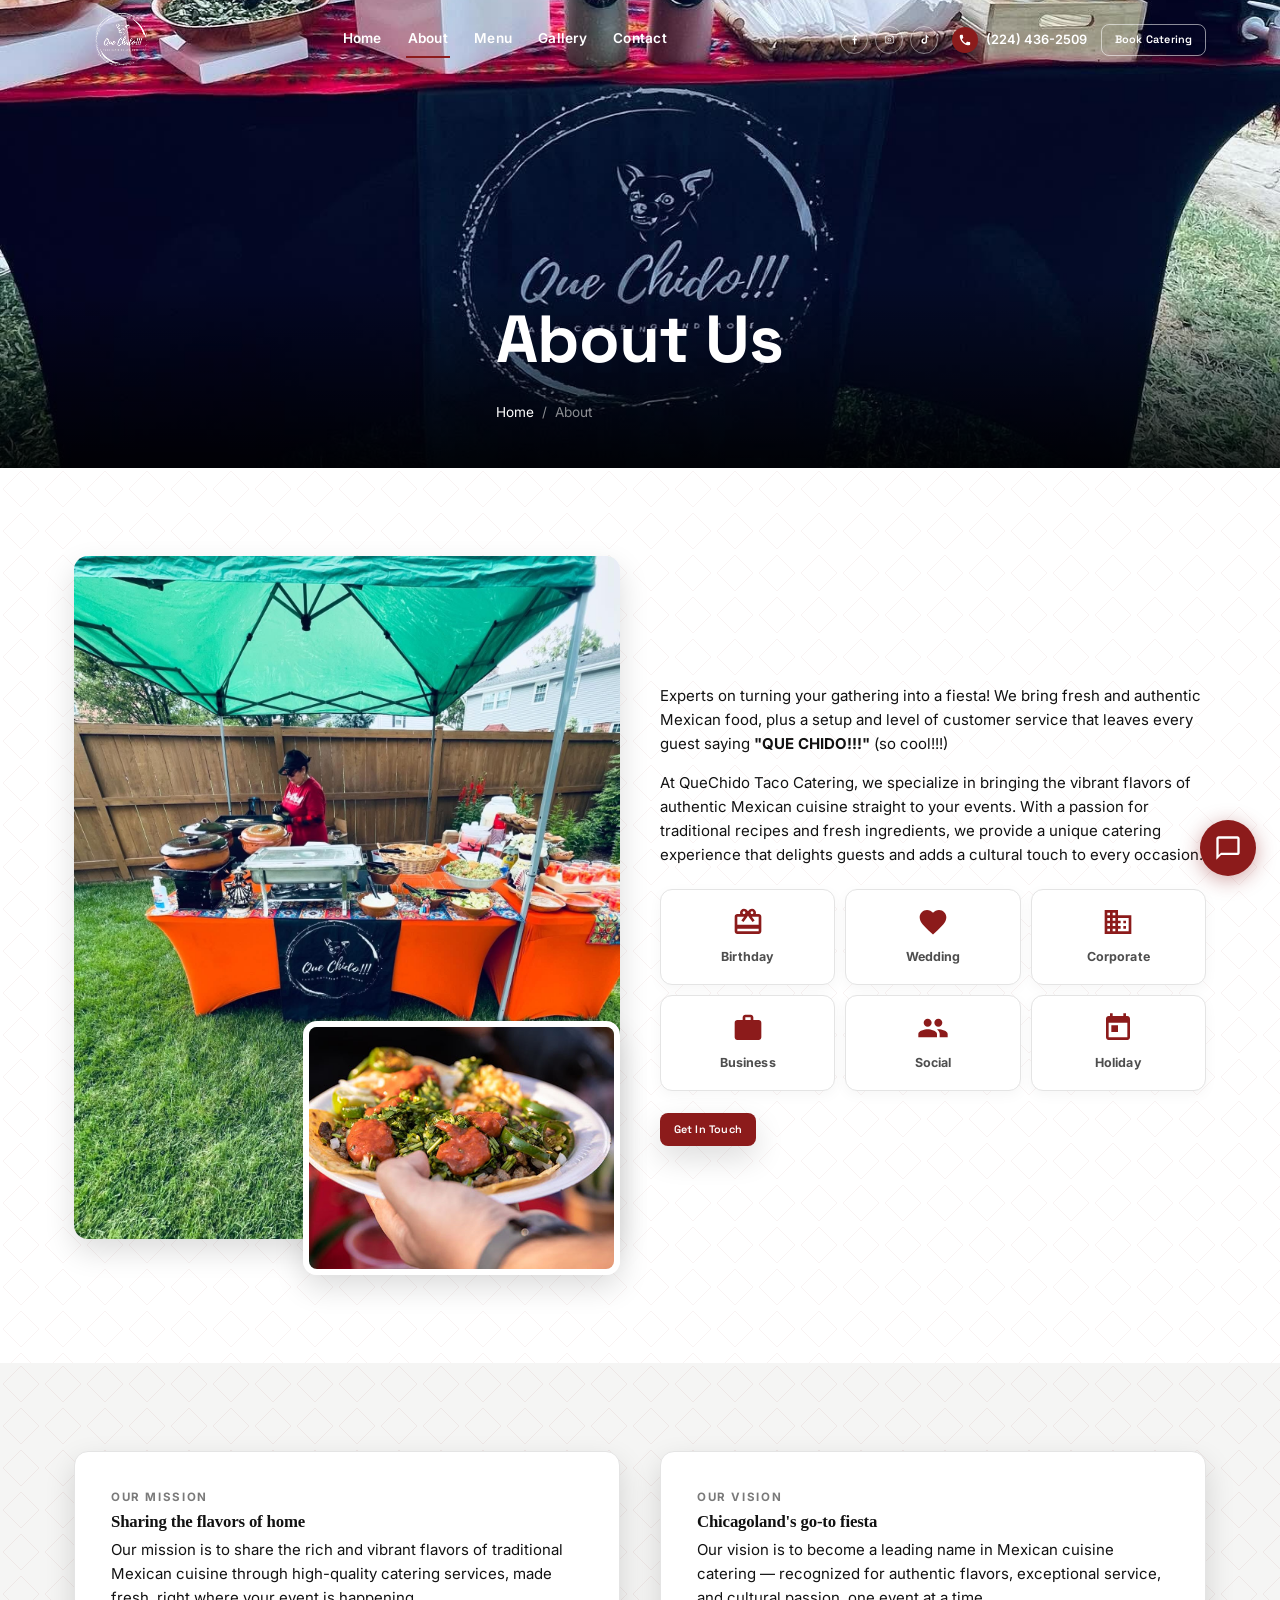
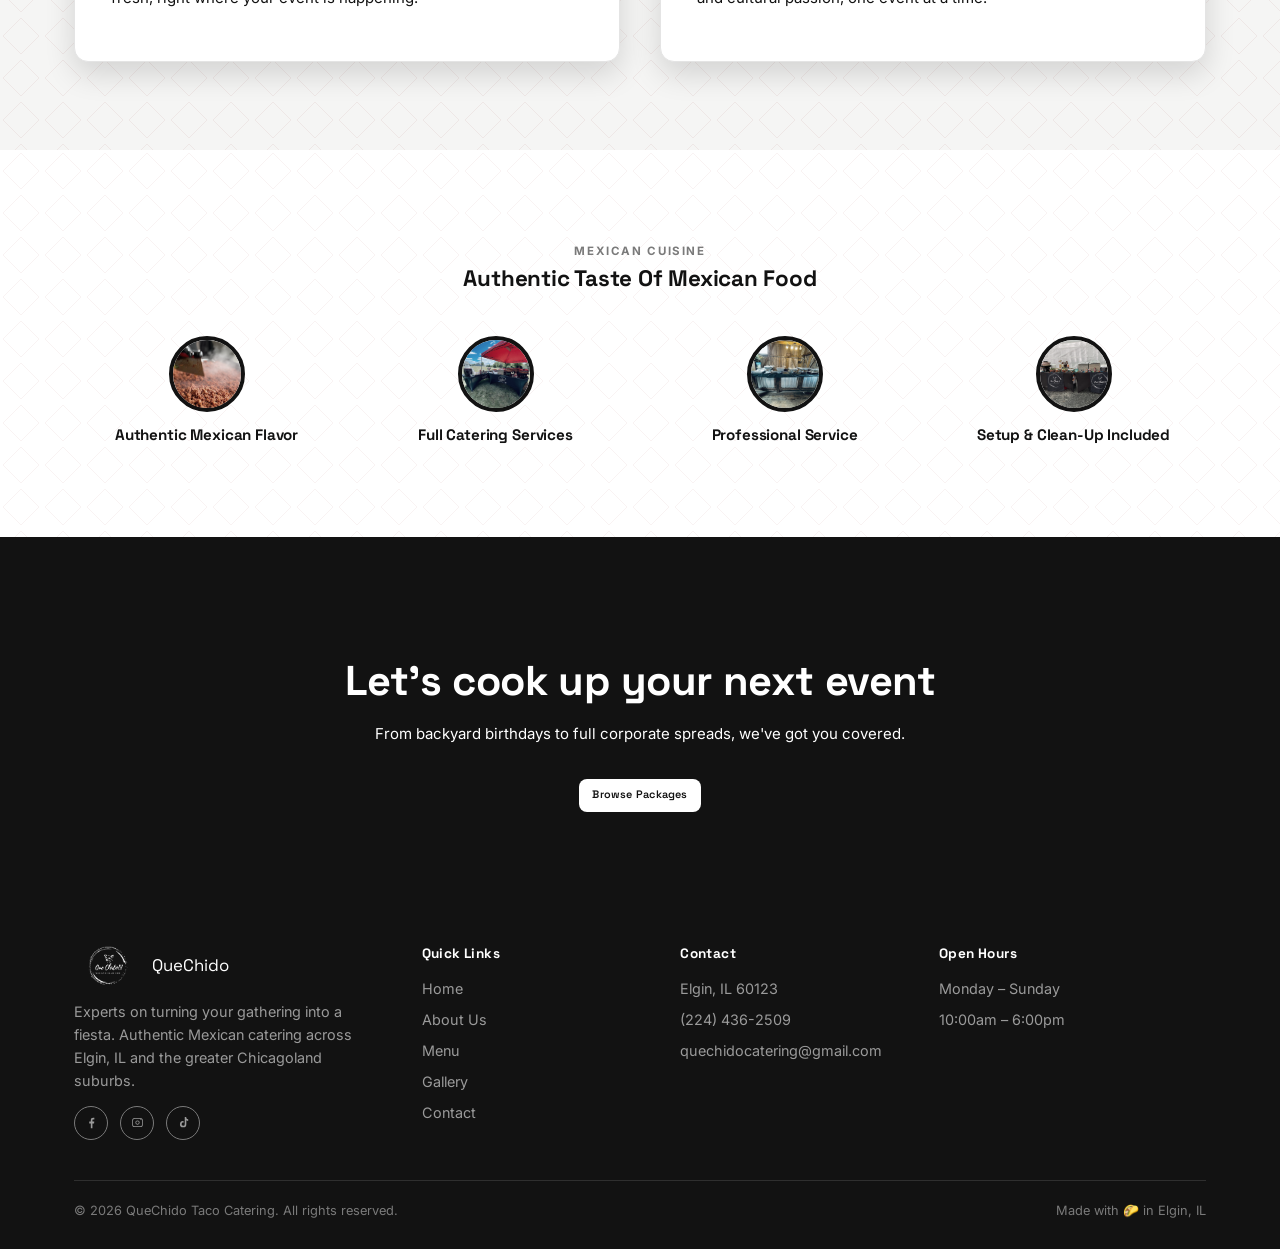
==== about.html @ 2713a16b "updating hamburger." ====
<!DOCTYPE html>
<html lang="en">
<head>
<meta charset="UTF-8">
<meta name="viewport" content="width=device-width, initial-scale=1.0">
<title>About Us | QueChido Taco Catering</title>
<meta name="description" content="Meet QueChido Taco Catering — authentic Mexican catering for weddings, birthdays and corporate events across Elgin, IL and Chicagoland.">
<link rel="icon" href="photos/logo.png">
<link rel="stylesheet" href="styles.css">
</head>
<body>

<header class="site">
  <div class="wrap">
    <a href="index.html" class="brand">
      <img src="photos/logo.png" alt="QueChido Taco Catering logo">
    </a>
    <nav class="main-nav">
      <a href="index.html">Home</a>
      <a href="about.html" class="active">About</a>
      <a href="menu.html">Menu</a>
      <a href="gallery.html">Gallery</a>
      <a href="contact.html">Contact</a>
      <div class="nav-extra">
        <a class="phone-pill" href="tel:+12244362509">
          <svg viewBox="0 0 24 24"><path d="M6.6 10.8c1.4 2.7 3.9 5.2 6.6 6.6l2.2-2.2c.3-.3.7-.4 1-.2 1.1.4 2.3.6 3.5.6.6 0 1 .4 1 1v3.5c0 .6-.4 1-1 1C10.5 21.1 2.9 13.5 2.9 4.1c0-.6.4-1 1-1H7.4c.6 0 1 .4 1 1 0 1.2.2 2.4.6 3.5.1.4 0 .8-.2 1L6.6 10.8z"/></svg>
          <span>(224) 436-2509</span>
        </a>
        <a href="contact.html" class="btn btn--white">Book Catering</a>
      </div>
    </nav>
    <div class="header-cta">
      <div class="social-icons">
        <a href="https://www.facebook.com/quechidocatering?mibextid=LQQJ4d" target="_blank" rel="noopener" aria-label="Facebook">
          <svg viewBox="0 0 24 24"><path d="M13.5 21v-7.6h2.55l.38-2.96h-2.93V8.53c0-.86.24-1.44 1.47-1.44h1.57V4.46A21 21 0 0 0 14.5 4.3c-2.14 0-3.6 1.3-3.6 3.69v2.45H8.35v2.96h2.55V21h2.6z"/></svg>
        </a>
        <a href="https://www.instagram.com/quechidotacocateringmore" target="_blank" rel="noopener" aria-label="Instagram">
          <svg viewBox="0 0 24 24"><path d="M12 8.6a3.4 3.4 0 1 0 0 6.8 3.4 3.4 0 0 0 0-6.8zm0 5.6a2.2 2.2 0 1 1 0-4.4 2.2 2.2 0 0 1 0 4.4zm4.3-9.5H7.7A4.2 4.2 0 0 0 3.5 9v6a4.2 4.2 0 0 0 4.2 4.2h8.6a4.2 4.2 0 0 0 4.2-4.2V9a4.2 4.2 0 0 0-4.2-4.3zm3 10.3a3 3 0 0 1-3 3H7.7a3 3 0 0 1-3-3V9a3 3 0 0 1 3-3h8.6a3 3 0 0 1 3 3v6zm-2.1-9.1a.8.8 0 1 0 0 1.6.8.8 0 0 0 0-1.6z"/></svg>
        </a>
        <a href="https://www.tiktok.com/@quechidocateringofficial" target="_blank" rel="noopener" aria-label="TikTok">
          <svg viewBox="0 0 24 24"><path d="M16.6 5.2c.7.9 1.7 1.5 2.9 1.7v2.5a6.3 6.3 0 0 1-3-.9v6.1a5.1 5.1 0 1 1-4.4-5v2.6a2.5 2.5 0 1 0 1.9 2.4V3h2.4c0 .8.08 1.6.2 2.2z"/></svg>
        </a>
      </div>
      <a class="phone-pill desktop-only" href="tel:+12244362509">
        <svg viewBox="0 0 24 24"><path d="M6.6 10.8c1.4 2.7 3.9 5.2 6.6 6.6l2.2-2.2c.3-.3.7-.4 1-.2 1.1.4 2.3.6 3.5.6.6 0 1 .4 1 1v3.5c0 .6-.4 1-1 1C10.5 21.1 2.9 13.5 2.9 4.1c0-.6.4-1 1-1H7.4c.6 0 1 .4 1 1 0 1.2.2 2.4.6 3.5.1.4 0 .8-.2 1L6.6 10.8z"/></svg>
        <span>(224) 436-2509</span>
      </a>
      <a href="contact.html" class="btn btn--white desktop-only">Book Catering</a>
      <button class="nav-toggle" aria-label="Toggle menu">
        <span class="nav-toggle-bar"></span>
        <span class="nav-toggle-bar"></span>
        <span class="nav-toggle-bar"></span>
      </button>
    </div>
  </div>
</header>

<section class="hero hero--small">
  <div class="hero-media" style="background-image:url('photos/quechidobannersetup.jpeg')">
    <div class="wrap hero-inner">
      <h1>About Us</h1>
      <div class="crumbs">
        <a href="index.html" style="color:var(--white)">Home</a><span>/</span><span>About</span>
      </div>
    </div>
  </div>
</section>

<section class="section">
  <div class="wrap grid-2">
    <div class="stack-photos">
      <img class="photo-main" src="photos/wholesetup.jpeg" alt="Quechido catering setup">
      <img class="photo-accent" src="photos/beautifultaco.jpeg" alt="Authentic Mexican dish">
    </div>
    <div>
      <p>Experts on turning your gathering into a fiesta! We bring fresh and authentic Mexican food, plus a setup and level of customer service that leaves every guest saying <strong>"QUE CHIDO!!!"</strong> (so cool!!!)</p>
      <p>At QueChido Taco Catering, we specialize in bringing the vibrant flavors of authentic Mexican cuisine straight to your events. With a passion for traditional recipes and fresh ingredients, we provide a unique catering experience that delights guests and adds a cultural touch to every occasion.</p>
      <div class="event-grid">

      <div class="event-card"><span class="ic"><svg viewBox="0 0 24 24"><path d="M20 6h-2.18c.11-.31.18-.65.18-1 0-1.66-1.34-3-3-3-1.05 0-1.96.54-2.5 1.35l-.5.67-.5-.68C10.96 2.54 10.05 2 9 2 7.34 2 6 3.34 6 5c0 .35.07.69.18 1H4c-1.11 0-1.99.89-1.99 2L2 19c0 1.11.89 2 2 2h16c1.11 0 2-.89 2-2V8c0-1.11-.89-2-2-2zm-5-2c.55 0 1 .45 1 1s-.45 1-1 1-1-.45-1-1 .45-1 1-1zM9 4c.55 0 1 .45 1 1s-.45 1-1 1-1-.45-1-1 .45-1 1-1zm11 15H4v-2h16v2zm0-5H4V8h5.08L7 10.83 8.62 12 11 8.76l1-1.36 1 1.36L15.38 12 17 10.83 14.92 8H20v6z" fill="var(--red)"/></svg></span><span class="label">Birthday</span></div>
      <div class="event-card"><span class="ic"><svg viewBox="0 0 24 24"><path d="M12 21.35l-1.45-1.32C5.4 15.36 2 12.28 2 8.5 2 5.42 4.42 3 7.5 3c1.74 0 3.41.81 4.5 2.09C13.09 3.81 14.76 3 16.5 3 19.58 3 22 5.42 22 8.5c0 3.78-3.4 6.86-8.55 11.54L12 21.35z" fill="var(--red)"/></svg></span><span class="label">Wedding</span></div>
      <div class="event-card"><span class="ic"><svg viewBox="0 0 24 24"><path d="M12 7V3H2v18h20V7H12zM6 19H4v-2h2v2zm0-4H4v-2h2v2zm0-4H4V9h2v2zm0-4H4V5h2v2zm4 12H8v-2h2v2zm0-4H8v-2h2v2zm0-4H8V9h2v2zm0-4H8V5h2v2zm10 12h-8v-2h2v-2h-2v-2h2v-2h-2V9h8v10zm-2-8h-2v2h2v-2zm0 4h-2v2h2v-2z" fill="var(--red)"/></svg></span><span class="label">Corporate</span></div>
      <div class="event-card"><span class="ic"><svg viewBox="0 0 24 24"><path d="M20 6h-4V4c0-1.11-.89-2-2-2h-4c-1.11 0-2 .89-2 2v2H4c-1.11 0-1.99.89-1.99 2L2 19c0 1.11.89 2 2 2h16c1.11 0 2-.89 2-2V8c0-1.11-.89-2-2-2zm-6 0h-4V4h4v2z" fill="var(--red)"/></svg></span><span class="label">Business</span></div>
      <div class="event-card"><span class="ic"><svg viewBox="0 0 24 24"><path d="M16 11c1.66 0 2.99-1.34 2.99-3S17.66 5 16 5c-1.66 0-3 1.34-3 3s1.34 3 3 3zm-8 0c1.66 0 2.99-1.34 2.99-3S9.66 5 8 5C6.34 5 5 6.34 5 8s1.34 3 3 3zm0 2c-2.33 0-7 1.17-7 3.5V19h14v-2.5c0-2.33-4.67-3.5-7-3.5zm8 0c-.29 0-.62.02-.97.05 1.16.84 1.97 1.97 1.97 3.45V19h6v-2.5c0-2.33-4.67-3.5-7-3.5z" fill="var(--red)"/></svg></span><span class="label">Social</span></div>
      <div class="event-card"><span class="ic"><svg viewBox="0 0 24 24"><path d="M19 3h-1V1h-2v2H8V1H6v2H5c-1.11 0-2 .9-2 2v14c0 1.1.89 2 2 2h14c1.1 0 2-.9 2-2V5c0-1.1-.9-2-2-2zm0 16H5V8h14v11zM7 10h5v5H7z" fill="var(--red)"/></svg></span><span class="label">Holiday</span></div>

      </div>
      <a href="contact.html" class="btn btn--red">Get In Touch</a>
    </div>
  </div>
</section>

<section class="section section--off">
  <div class="wrap grid-2">
    <div class="card" style="padding:36px">
      <span class="eyebrow">Our mission</span>
      <h3 style="font-family:'Bungee',cursive">Sharing the flavors of home</h3>
      <p>Our mission is to share the rich and vibrant flavors of traditional Mexican cuisine through high-quality catering services, made fresh, right where your event is happening.</p>
    </div>
    <div class="card" style="padding:36px">
      <span class="eyebrow">Our vision</span>
      <h3 style="font-family:'Bungee',cursive">Chicagoland's go-to fiesta</h3>
      <p>Our vision is to become a leading name in Mexican cuisine catering — recognized for authentic flavors, exceptional service, and cultural passion, one event at a time.</p>
    </div>
  </div>
</section>

<section class="section">
  <div class="wrap">
    <div class="center" style="max-width:640px;margin:0 auto 44px">
      <span class="eyebrow">Mexican cuisine</span>
      <h2>Authentic Taste Of Mexican Food</h2>
    </div>
    <div class="feature-row">
      <div class="feature">
        <img src="photos/carnecloseup.jpeg" alt="">
        <h4>Authentic Mexican Flavor</h4>
      </div>
      <div class="feature">
        <img src="photos/tentsetup.jpeg" alt="">
        <h4>Full Catering Services</h4>
      </div>
      <div class="feature">
        <img src="photos/foodwarmers.jpeg" alt="">
        <h4>Professional Service</h4>
      </div>
      <div class="feature">
        <img src="photos/venuesetup.jpeg" alt="">
        <h4>Setup &amp; Clean-Up Included</h4>
      </div>
    </div>
  </div>
</section>

<section class="cta-band">
  <div class="wrap" style="padding-top:50px">
    <h2>Let's cook up your next event</h2>
    <p>From backyard birthdays to full corporate spreads, we've got you covered.</p>
    <a href="menu.html" class="btn btn--white">Browse Packages</a>
  </div>
</section>

<footer class="site">
  <div class="wrap">
    <div class="footer-grid">
      <div>
        <div class="footer-brand">
          <img src="photos/logo.png" alt="QueChido logo">
          <span>QueChido</span>
        </div>
        <p>Experts on turning your gathering into a fiesta. Authentic Mexican catering across Elgin, IL and the greater Chicagoland suburbs.</p>
        <div class="footer-socials">
          <a href="https://www.facebook.com/quechidocatering?mibextid=LQQJ4d" target="_blank" rel="noopener" aria-label="Facebook">
            <svg viewBox="0 0 24 24"><path d="M13.5 21v-7.6h2.55l.38-2.96h-2.93V8.53c0-.86.24-1.44 1.47-1.44h1.57V4.46A21 21 0 0 0 14.5 4.3c-2.14 0-3.6 1.3-3.6 3.69v2.45H8.35v2.96h2.55V21h2.6z"/></svg>
          </a>
          <a href="https://www.instagram.com/quechidotacocateringmore" target="_blank" rel="noopener" aria-label="Instagram">
            <svg viewBox="0 0 24 24"><path d="M12 8.6a3.4 3.4 0 1 0 0 6.8 3.4 3.4 0 0 0 0-6.8zm0 5.6a2.2 2.2 0 1 1 0-4.4 2.2 2.2 0 0 1 0 4.4zm4.3-9.5H7.7A4.2 4.2 0 0 0 3.5 9v6a4.2 4.2 0 0 0 4.2 4.2h8.6a4.2 4.2 0 0 0 4.2-4.2V9a4.2 4.2 0 0 0-4.2-4.3zm3 10.3a3 3 0 0 1-3 3H7.7a3 3 0 0 1-3-3V9a3 3 0 0 1 3-3h8.6a3 3 0 0 1 3 3v6zm-2.1-9.1a.8.8 0 1 0 0 1.6.8.8 0 0 0 0-1.6z"/></svg>
          </a>
          <a href="https://www.tiktok.com/@quechidocateringofficial" target="_blank" rel="noopener" aria-label="TikTok">
            <svg viewBox="0 0 24 24"><path d="M16.6 5.2c.7.9 1.7 1.5 2.9 1.7v2.5a6.3 6.3 0 0 1-3-.9v6.1a5.1 5.1 0 1 1-4.4-5v2.6a2.5 2.5 0 1 0 1.9 2.4V3h2.4c0 .8.08 1.6.2 2.2z"/></svg>
          </a>
        </div>
      </div>
      <div>
        <h4>Quick Links</h4>
        <ul>
          <li><a href="index.html">Home</a></li>
          <li><a href="about.html">About Us</a></li>
          <li><a href="menu.html">Menu</a></li>
          <li><a href="gallery.html">Gallery</a></li>
          <li><a href="contact.html">Contact</a></li>
        </ul>
      </div>
      <div>
        <h4>Contact</h4>
        <ul>
          <li>Elgin, IL 60123</li>
          <li><a href="tel:+12244362509">(224) 436-2509</a></li>
          <li><a href="mailto:quechidocatering@gmail.com">quechidocatering@gmail.com</a></li>
        </ul>
      </div>
      <div>
        <h4>Open Hours</h4>
        <ul>
          <li>Monday – Sunday</li>
          <li>10:00am – 6:00pm</li>
        </ul>
      </div>
    </div>
    <div class="footer-bottom">
      <span>© 2026 QueChido Taco Catering. All rights reserved.</span>
      <span>Made with 🌮 in Elgin, IL</span>
    </div>
  </div>
</footer>

<a href="contact.html" class="floating-contact" aria-label="Contact us">
  <svg viewBox="0 0 24 24"><path d="M20 2H4c-1.1 0-2 .9-2 2v18l4-4h14c1.1 0 2-.9 2-2V4c0-1.1-.9-2-2-2zm0 14H6l-2 2V4h16v12z"/></svg>
</a>

<script src="script.js"></script>
</body>
</html>
---- styles.css ----
/* ============================================================
   QueChido Taco Catering — design tokens
   Ink #121212 · Charcoal #262626 · Gray-700 #4E4E4E · Gray-400 #9A9A9A
   Gray-200 #E4E4E4 · Off-white #F5F5F4 · White #FFFFFF · Red #8C1B1B
   Display: Space Grotesk · Body: Inter · Eyebrow: Inter uppercase
   Red is reserved for buttons on white/light sections only.
   ============================================================ */

@import url('https://fonts.googleapis.com/css2?family=Space+Grotesk:wght@500;600;700&family=Inter:ital,wght@0,400;0,500;0,600;0,700;0,800;1,500&display=swap');

:root{
  --ink:#121212;
  --charcoal:#262626;
  --gray-700:#4E4E4E;
  --gray-500:#7A7A7A;
  --gray-400:#9A9A9A;
  --gray-200:#E4E4E4;
  --off-white:#F5F5F4;
  --white:#FFFFFF;
  --red:#8C1B1B;
  --red-dark:#6E1414;
  --max:1180px;
  --radius:14px;
  --shadow:0 12px 30px rgba(0,0,0,.14);
  --header-h:68px;
}

*,*::before,*::after{box-sizing:border-box}
html{scroll-behavior:smooth}
body{
  margin:0;
  overflow-x:hidden;
  background:var(--white);
  color:var(--ink);
  font-family:'Inter',sans-serif;
  font-size:15px;
  line-height:1.6;
  -webkit-font-smoothing:antialiased;
}
img{max-width:100%;display:block}
a{color:inherit;text-decoration:none}
h1,h2,h3,h4{margin:0 0 .4em;line-height:1.15;font-family:'Space Grotesk',sans-serif;font-weight:700;letter-spacing:-.01em;color:var(--ink)}
h1{font-size:1.85rem}
h2{font-size:1.4rem}
h3{font-size:1.05rem}
h4{font-size:.92rem}
p{margin:0 0 1em}
ul{margin:0;padding:0;list-style:none}
.wrap{max-width:var(--max);margin:0 auto;padding:0 24px}
.eyebrow{
  font-family:'Inter',sans-serif;
  font-weight:700;
  font-size:.72rem;
  letter-spacing:.14em;
  text-transform:uppercase;
  color:var(--gray-500);
  display:inline-block;
  margin-bottom:.5em;
}
/* Diamond-cut lattice — a nod to the papel picado bunting used in .bunting,
   at very low opacity so it reads as texture rather than pattern. */
.section{
  padding:88px 0;
  position:relative;
  background-color:var(--white);
  background-image:url("data:image/svg+xml,%3Csvg%20xmlns='http://www.w3.org/2000/svg'%20width='42'%20height='42'%3E%3Cpath%20d='M21%203%20L39%2021%20L21%2039%20L3%2021%20Z'%20fill='none'%20stroke='rgba(140,27,27,0.05)'%20stroke-width='1'/%3E%3C/svg%3E");
  background-size:42px 42px;
}
.section--tight{padding:56px 0}
.section--off{
  background-color:var(--off-white);
  background-image:url("data:image/svg+xml,%3Csvg%20xmlns='http://www.w3.org/2000/svg'%20width='42'%20height='42'%3E%3Cpath%20d='M21%203%20L39%2021%20L21%2039%20L3%2021%20Z'%20fill='none'%20stroke='rgba(140,27,27,0.065)'%20stroke-width='1'/%3E%3C/svg%3E");
  background-size:42px 42px;
}
.center{text-align:center}

/* ---------- Buttons ---------- */
.btn{
  display:inline-flex;align-items:center;gap:.45em;
  font-family:'Space Grotesk',sans-serif;font-weight:600;font-size:.68rem;letter-spacing:.02em;
  padding:.62em 1.15em;border-radius:8px;border:1.5px solid transparent;
  cursor:pointer;transition:transform .15s ease, box-shadow .15s ease, background .15s ease;
}
.btn:hover{transform:translateY(-2px)}
/* Dark red, white text — only ever placed on white / off-white sections */
.btn--red{background:var(--red);color:var(--white);box-shadow:var(--shadow)}
.btn--red:hover{background:var(--red-dark)}
/* Solid black — usable anywhere */
.btn--ink{background:var(--ink);color:var(--white)}
.btn--ink:hover{background:var(--charcoal)}
/* White outline — for use on dark backgrounds */
.btn--outline{border-color:var(--white);color:var(--white)}
.btn--outline:hover{background:var(--white);color:var(--ink)}
/* Solid white — for use on dark backgrounds */
.btn--white{background:var(--white);color:var(--ink)}
.btn--white:hover{background:var(--gray-200)}

/* ---------- Papel picado bunting (signature element, monochrome) ---------- */
.bunting{
  display:flex;
  overflow:hidden;
  line-height:0;
  width:100%;
}
.bunting span{
  flex:1 0 40px;
  height:34px;
  clip-path:polygon(0 0,100% 0,50% 100%);
  margin-right:4px;
}
.bunting span:nth-child(5n+1){background:var(--red)}
.bunting span:nth-child(5n+2){background:var(--white)}
.bunting span:nth-child(5n+3){background:var(--gray-400)}
.bunting span:nth-child(5n+4){background:var(--ink)}
.bunting span:nth-child(5n+5){background:var(--gray-200)}

.scallop-top{
  height:26px;
  background:
    radial-gradient(circle at 10px 0, transparent 12px, var(--white) 13px) 0 -13px/24px 26px repeat-x;
}
.scallop-top--ink{
  height:26px;
  background:
    radial-gradient(circle at 10px 0, transparent 12px, var(--ink) 13px) 0 -13px/24px 26px repeat-x;
}

/* Alternate background texture — small overlapping scales, like a row of
   papel picado edges repeated into a field. Swap in with class="section
   section--scale" (or "section--off section--scale") in place of the
   diamond lattice above if you want a rounder, softer feel. */
.section--scale{
  background-image:
    radial-gradient(circle at 100% 50%, transparent 9px, rgba(140,27,27,.05) 10px, rgba(140,27,27,.05) 11px, transparent 12px) -11px 0,
    radial-gradient(circle at 0% 50%, transparent 9px, rgba(140,27,27,.05) 10px, rgba(140,27,27,.05) 11px, transparent 12px) -11px 0,
    radial-gradient(circle at 100% 50%, transparent 9px, rgba(140,27,27,.05) 10px, rgba(140,27,27,.05) 11px, transparent 12px) 0 11px,
    radial-gradient(circle at 0% 50%, transparent 9px, rgba(140,27,27,.05) 10px, rgba(140,27,27,.05) 11px, transparent 12px) 0 11px;
  background-size:22px 22px;
}

/* ---------- Header ----------
   Fixed at all times. Transparent (overlaying the hero) at the
   very top of the page; gains a solid dark background + shadow
   once the page is scrolled. Logo/nav text stay white throughout,
   since the header is always either transparent-over-dark-hero
   or solid dark. */
header.site{
  position:fixed;top:0;left:0;right:0;z-index:50;
  background:transparent;
  border-bottom:1px solid transparent;
  transition:background .3s ease, border-color .3s ease, box-shadow .3s ease;
}
header.site.scrolled{
  background:var(--ink);
  border-bottom-color:rgba(255,255,255,.08);
  box-shadow:0 8px 22px rgba(0,0,0,.35);
}
header.site.menu-open{
  background:var(--ink);
  border-bottom-color:rgba(255,255,255,.08);
  box-shadow:0 8px 22px rgba(0,0,0,.35);
}
header.site .wrap{
  display:flex;align-items:center;justify-content:space-between;
  padding-top:12px;padding-bottom:12px;gap:18px;
  min-height:var(--header-h);
}
.brand{display:flex;align-items:center;gap:10px;font-family:'Space Grotesk',sans-serif;font-weight:700;font-size:.95rem;color:var(--white)}
.brand img{height:56px;width:auto;transition:height .3s ease}
header.site.scrolled .brand img{height:38px}
.brand small{display:block;font-family:'Inter',sans-serif;font-weight:600;font-size:.6rem;letter-spacing:.12em;color:var(--gray-400);text-transform:uppercase}

nav.main-nav{display:flex;align-items:center;gap:22px}
nav.main-nav a{
  color:var(--white);
  font-weight:600;font-size:.85rem;letter-spacing:.02em;
  padding:6px 2px;border-bottom:2px solid transparent;
  transition:color .15s ease, border-color .15s ease;
}
nav.main-nav a:hover,nav.main-nav a.active{border-color:var(--red);color:var(--white)}
.header-cta{display:flex;align-items:center;gap:14px}
/* Header "Book Catering" button — outlined ghost style, distinct from
   the solid white CTA buttons used elsewhere on the site */
.header-cta .btn--white{
  background:transparent;
  border:1.5px solid rgba(255,255,255,.55);
  color:var(--white);
  box-shadow:none;
}
.header-cta .btn--white:hover{
  background:var(--white);
  color:var(--ink);
  border-color:var(--white);
}
.phone-pill{
  display:flex;align-items:center;gap:8px;font-weight:600;font-size:.8rem;color:var(--white);
}
.phone-pill svg{
  width:26px;height:26px;padding:6px;box-sizing:border-box;
  border-radius:50%;background:var(--red);fill:var(--white);flex-shrink:0;
}

.social-icons{display:flex;align-items:center;gap:7px}
.social-icons a{
  width:28px;height:28px;border-radius:50%;
  border:1.5px solid rgba(255,255,255,.45);
  display:flex;align-items:center;justify-content:center;color:var(--white);
  transition:background .15s ease, border-color .15s ease;
}
.social-icons a:hover{background:rgba(255,255,255,.12);border-color:#fff}
.social-icons svg{width:13px;height:13px;fill:currentColor}

/* Modern minimal hamburger — three bars that animate into an X */
.nav-toggle{
  display:none;align-items:center;justify-content:center;
  flex-direction:column;gap:5px;
  background:transparent;border:0;
  color:var(--white);border-radius:8px;width:36px;height:36px;padding:0;cursor:pointer;
  transition:background .2s ease;
}
.nav-toggle:hover{background:rgba(255,255,255,.08)}
.nav-toggle-bar{
  display:block;width:18px;height:2px;border-radius:2px;
  background:var(--white);
  transition:transform .25s ease, opacity .2s ease;
}
header.site.menu-open .nav-toggle{background:rgba(255,255,255,.08)}
header.site.menu-open .nav-toggle-bar:nth-child(1){transform:translateY(7px) rotate(45deg)}
header.site.menu-open .nav-toggle-bar:nth-child(2){opacity:0}
header.site.menu-open .nav-toggle-bar:nth-child(3){transform:translateY(-7px) rotate(-45deg)}

.desktop-only{display:none}

/* extra block inside the nav drawer — phone number, mobile only */
.nav-extra{display:none}

/* ---------- Hero ---------- */
.hero{
  position:relative;color:var(--white);
  overflow:hidden;
}
.hero-media{
  position:relative;min-height:95vh;display:flex;align-items:flex-end;
  background-size:cover;background-position:center;
  overflow:hidden;background-color:var(--ink);
}
/* Source clip is portrait. Stretching it edge-to-edge on wide screens
   forces a big upscale and it turns soft. Instead: a blurred, scaled-up
   copy fills the frame as a backdrop, and the real clip sits centered
   at its true aspect ratio on top, so it always stays sharp. */
.hero-video{position:absolute;z-index:0}
.hero-video--backdrop{
  inset:0;width:100%;height:100%;object-fit:cover;
  filter:blur(50px) brightness(.55) saturate(1.15);
  transform:scale(1.2);
}
.hero-video--main{
  top:50%;left:50%;transform:translate(-50%,-50%);
  height:100%;width:auto;max-width:none;z-index:1;
  box-shadow:0 0 120px rgba(0,0,0,.5);
}
@media (min-aspect-ratio:9/14){
  /* On very wide screens even a full-height clip would run narrow;
     let it grow a little past 100% height so it still reads as a
     presence in the frame rather than a sliver. */
  .hero-video--main{height:112%}
}
.hero-media::after{
  content:"";position:absolute;inset:0;z-index:1;pointer-events:none;
  background:linear-gradient(0deg,rgba(0,0,0,.85) 0%,rgba(0,0,0,0) 40%);
}
.hero-video-toggle{
  position:absolute;bottom:24px;left:24px;z-index:10;
  width:48px;height:48px;background:rgba(0,0,0,.5);
  border:1.5px solid rgba(255,255,255,.3);border-radius:50%;
  display:flex;align-items:center;justify-content:center;
  cursor:pointer;transition:background .2s ease,border-color .2s ease;
}
.hero-video-toggle:hover{
  background:rgba(0,0,0,.7);border-color:rgba(255,255,255,.5);
}
.hero-video-toggle svg{width:20px;height:20px;fill:var(--white)}
.scroll-indicator{
  position:absolute;bottom:24px;left:50%;transform:translateX(-50%);
  z-index:10;display:none;animation:bounce 2s infinite;
}
.scroll-indicator svg{width:32px;height:32px;color:var(--white);opacity:.8}
@keyframes bounce{
  0%,20%,50%,80%,100%{transform:translateX(-50%) translateY(0)}
  40%{transform:translateX(-50%) translateY(-10px)}
  60%{transform:translateX(-50%) translateY(-5px)}
}
.hero-inner{position:relative;z-index:2;padding:60px 0 68px;max-width:640px}
.hero .eyebrow{color:var(--gray-400)}
.hero h1{
  font-size:clamp(2.1rem,5.2vw,4.4rem);
  line-height:1.08;
  color:var(--white);
  max-width:12ch;
}
.hero p.lead{max-width:480px;font-size:1.05rem;color:var(--gray-200)}
.hero-ctas{display:flex;gap:16px;flex-wrap:wrap;margin-top:26px}
.hero--small .hero-media{min-height:52vh}
.hero--small .hero-inner{padding:40px 0 44px}
.hero--small h1{max-width:none}

/* ---------- Cards / grids ---------- */
/* ---------- Stacked photo pair (about/home intro sections) ---------- */
.stack-photos{position:relative;padding-bottom:36px}
.stack-photos img{
  display:block;width:100%;object-fit:cover;
  border-radius:14px;box-shadow:var(--shadow);
}
.stack-photos .photo-main{aspect-ratio:4/5}
.stack-photos .photo-accent{
  position:absolute;right:0;bottom:0;
  width:58%;aspect-ratio:5/4;
  border:6px solid var(--white);
}
@media (max-width:720px){
  .stack-photos{padding-bottom:28px}
  .stack-photos .photo-accent{width:62%;border-width:5px}
}

.grid-3{display:grid;grid-template-columns:repeat(3,1fr);gap:28px}
.grid-4{display:grid;grid-template-columns:repeat(4,1fr);gap:24px}
.grid-2{display:grid;grid-template-columns:1fr 1fr;gap:40px;align-items:center}

.card{
  background:var(--white);border-radius:var(--radius);overflow:hidden;
  box-shadow:var(--shadow);border:1px solid var(--gray-200);
  display:flex;flex-direction:column;height:100%;
}
.card img{aspect-ratio:4/3;object-fit:cover;width:100%;filter:grayscale(.15)}
.card-body{padding:20px 22px 24px;display:flex;flex-direction:column;gap:8px;flex:1}
.card-body h3{font-family:'Space Grotesk',sans-serif;font-size:1.05rem}
.card-price{font-family:'Space Grotesk',sans-serif;color:var(--red);font-size:1.05rem}
.card-body p{color:var(--gray-700);font-size:.95rem;margin-bottom:0}
.card-cta{margin-top:auto;padding-top:10px}
.card-cta a{font-weight:800;color:var(--ink);font-size:.85rem;letter-spacing:.02em;border-bottom:2px solid var(--red)}
.card-cta a:hover{color:var(--red)}

.event-grid{display:grid;grid-template-columns:repeat(3,1fr);gap:10px;margin:22px 0}
.event-card{
  background:var(--white);border-radius:12px;padding:16px 8px;text-align:center;
  border:1px solid var(--gray-200);box-shadow:0 4px 14px rgba(0,0,0,.04);
  transition:transform .15s ease,box-shadow .15s ease;
}
.event-card:hover{transform:translateY(-3px);box-shadow:var(--shadow)}
.event-card .ic{display:block;margin-bottom:6px;height:32px;width:32px;margin:0 auto 6px}
.event-card .ic svg{width:100%;height:100%;fill:var(--red)}
.event-card .label{font-weight:700;font-size:.78rem;letter-spacing:.01em;color:var(--gray-700)}

.band{background:var(--ink);color:var(--white)}
.band .eyebrow{color:var(--gray-400)}
.band h2{color:var(--white)}
.band-dark{background:var(--charcoal);color:var(--white)}
.band-dark .eyebrow{color:var(--gray-400)}
.band-dark h2{color:var(--white)}

.feature-row{display:grid;grid-template-columns:repeat(4,1fr);gap:24px;text-align:center}
.feature-row .feature img{width:76px;height:76px;object-fit:cover;border-radius:50%;margin:0 auto 14px;border:4px solid var(--ink);filter:grayscale(.4)}
.feature h4{font-size:.95rem}

.testimonials{display:grid;grid-template-columns:repeat(auto-fit,minmax(230px,1fr));gap:20px}
.tcard{background:var(--white);border-radius:var(--radius);padding:22px;box-shadow:var(--shadow);border-top:5px solid var(--red);display:flex;flex-direction:column}
.tcard .stars{color:var(--red);letter-spacing:2px;margin-bottom:8px;font-size:.9rem}
.tcard p{font-size:.92rem;color:var(--gray-700);flex:1}
.tcard .who{display:flex;align-items:center;gap:10px;margin-top:14px}
.avatar-fb{
  width:40px;height:40px;border-radius:50%;flex-shrink:0;
  display:flex;align-items:center;justify-content:center;
  background:#EEF1F5;border:1.5px solid var(--gray-200);
}
.avatar-fb svg{width:19px;height:19px;fill:#1877F2}
.tcard .who strong{display:block;font-size:.88rem}
.tcard .who span{font-size:.72rem;color:var(--gray-500)}

/* ---------- Menu page ---------- */
.menu-item{
  display:grid;grid-template-columns:200px 1fr;gap:26px;
  background:var(--white);border-radius:var(--radius);overflow:hidden;box-shadow:var(--shadow);
  margin-bottom:26px;border:1px solid var(--gray-200);
}
.menu-item img{width:100%;height:100%;object-fit:cover;filter:grayscale(.15)}
.menu-item-body{padding:22px 24px 22px 0}
.menu-item-body h3{font-size:1.15rem;margin-bottom:.15em}
.menu-item-body .price{font-family:'Space Grotesk',sans-serif;color:var(--red);font-size:1rem;margin-bottom:.5em;display:block}
.menu-item-body ul{margin:.6em 0 0;display:grid;grid-template-columns:1fr 1fr;gap:4px 18px}
.menu-item-body li{font-size:.9rem;position:relative;padding-left:16px}
.menu-item-body li::before{content:"•";color:var(--ink);position:absolute;left:0;font-weight:900}
.menu-note{font-size:.86rem;color:var(--gray-500);font-style:italic;margin-top:.6em}
.extras-box{background:var(--off-white);border:2px dashed var(--gray-400);border-radius:var(--radius);padding:26px 28px;margin-top:10px}
.extras-box h3{color:var(--ink)}

/* ---------- Gallery ----------
   Zero-gap brick pattern, all tiles square (aspect-ratio 1/1), no
   rounded corners. Repeats every 10 tiles: 1 big (2x2) → 4 small →
   2 small → 1 big (2x2) → 2 small. */
.gallery-grid{
  display:grid;grid-template-columns:repeat(4,1fr);gap:0;
  width:100vw;
  margin-left:calc(50% - 50vw);
}
.gallery-grid button,.gallery-grid a{
  position:relative;overflow:hidden;border-radius:0;aspect-ratio:1/1;display:block;
  padding:0;border:0;background:none;cursor:zoom-in;width:100%;
}
.gallery-grid a{cursor:pointer}
.gallery-grid button:nth-child(10n+1),.gallery-grid a:nth-child(10n+1),
.gallery-grid button:nth-child(10n+8),.gallery-grid a:nth-child(10n+8){
  grid-column:span 2;grid-row:span 2;
}
.gallery-grid img{width:100%;height:100%;object-fit:cover;transition:transform .35s ease;filter:grayscale(.1)}
.gallery-grid button:hover img,.gallery-grid a:hover img{transform:scale(1.08)}
.gallery-grid button::after,.gallery-grid a::after{
  content:"";position:absolute;inset:0;
  background:linear-gradient(0deg,rgba(0,0,0,.6),transparent 50%);
  opacity:0;transition:opacity .25s ease;
}
.gallery-grid button:hover::after,.gallery-grid a:hover::after{opacity:1}

/* ---------- Lightbox ---------- */
.lightbox{
  position:fixed;inset:0;z-index:200;
  display:none;align-items:center;justify-content:center;
  background:rgba(10,10,10,.94);
  padding:24px;
}
.lightbox.open{display:flex}
.lightbox-img-wrap{position:relative;max-width:min(1100px,92vw);max-height:88vh;display:flex;align-items:center;justify-content:center}
.lightbox img{max-width:100%;max-height:88vh;border-radius:10px;box-shadow:0 20px 60px rgba(0,0,0,.5);display:block}
.lightbox-close,.lightbox-prev,.lightbox-next{
  position:fixed;background:rgba(255,255,255,.1);border:1.5px solid rgba(255,255,255,.35);
  color:var(--white);border-radius:50%;width:48px;height:48px;display:flex;align-items:center;justify-content:center;
  cursor:pointer;transition:background .15s ease;
}
.lightbox-close:hover,.lightbox-prev:hover,.lightbox-next:hover{background:rgba(255,255,255,.22)}
.lightbox-close{top:22px;right:22px}
.lightbox-prev{left:22px;top:50%;transform:translateY(-50%)}
.lightbox-next{right:22px;top:50%;transform:translateY(-50%)}
.lightbox-close svg,.lightbox-prev svg,.lightbox-next svg{width:20px;height:20px;fill:none;stroke:currentColor;stroke-width:2;stroke-linecap:round}
.lightbox-count{position:fixed;bottom:24px;left:50%;transform:translateX(-50%);color:var(--gray-200);font-size:.82rem;letter-spacing:.04em}
@media (max-width:720px){
  .lightbox-prev{left:8px;width:40px;height:40px}
  .lightbox-next{right:8px;width:40px;height:40px}
  .lightbox-close{top:12px;right:12px;width:40px;height:40px}
}

/* ---------- Contact ---------- */
.contact-grid{display:grid;grid-template-columns:1fr 1fr;gap:48px;align-items:start}
.info-list{display:flex;flex-direction:column;gap:22px;margin-bottom:26px}
.info-item{display:flex;gap:16px;align-items:flex-start}
.info-item svg{width:26px;height:26px;fill:var(--red);flex-shrink:0;margin-top:2px}
.info-item strong{display:block;font-size:.78rem;text-transform:uppercase;letter-spacing:.08em;color:var(--gray-500)}
.hours-table{width:100%;border-collapse:collapse;margin-top:8px}
.hours-table td{padding:7px 0;border-bottom:1px solid var(--gray-200);font-size:.92rem}
.hours-table td:last-child{text-align:right;font-weight:700}
.map-frame{border-radius:var(--radius);overflow:hidden;box-shadow:var(--shadow);border:3px solid var(--ink)}
.map-frame iframe{width:100%;height:340px;border:0;display:block}

.contact-form{display:flex;flex-direction:column;gap:14px}
.contact-form label{font-weight:700;font-size:.85rem;text-transform:uppercase;letter-spacing:.04em;color:var(--gray-500)}
.contact-form input,.contact-form select,.contact-form textarea{
  padding:12px 14px;border:2px solid var(--ink);border-radius:10px;font-family:inherit;font-size:.95rem;background:var(--white);
}
.contact-form textarea{resize:vertical;min-height:110px}

.package-checks{
  display:flex;flex-wrap:wrap;gap:8px;margin-top:6px;
}
.package-check{
  display:flex;align-items:center;gap:8px;
  border:2px solid var(--gray-200);border-radius:100px;
  padding:8px 14px;cursor:pointer;font-size:.88rem;font-weight:600;
  text-transform:none;letter-spacing:normal;color:var(--ink);
  transition:border-color .15s ease, background .15s ease;
}
.package-check:has(input:checked){
  border-color:var(--red);background:rgba(140,27,27,.06);
}
.package-check input{accent-color:var(--red);width:16px;height:16px;flex-shrink:0}

.btn--sm{
  padding:.6em 1.2em;font-size:.75rem;margin-top:14px;
}

/* ---------- CTA band (dark section — white/outline button only) ---------- */
.cta-band{
  background:var(--ink);color:var(--white);text-align:center;padding:70px 0;
}
.cta-band h2{font-size:clamp(1.8rem,4vw,2.6rem);color:var(--white)}
.cta-band .btn--white{margin-top:18px}

/* ---------- Footer ---------- */
footer.site{background:var(--ink);color:var(--gray-400)}
footer.site .wrap{padding-top:64px;padding-bottom:28px}
.footer-grid{display:grid;grid-template-columns:1.4fr 1fr 1fr 1.2fr;gap:36px;padding-bottom:40px}
.footer-grid h4{color:var(--white);font-family:'Space Grotesk',sans-serif;font-size:.85rem;margin-bottom:16px;letter-spacing:.03em}
.footer-brand{display:flex;align-items:center;gap:10px;margin-bottom:14px}
.footer-brand img{height:40px}
.footer-brand span{font-family:'Space Grotesk',sans-serif;color:var(--white);font-size:1.05rem}
.footer-grid p,.footer-grid li{font-size:.9rem;color:var(--gray-400);margin-bottom:8px}
.footer-grid a:hover{color:var(--white)}
.footer-socials{display:flex;gap:12px;margin-top:14px}
.footer-socials a{width:34px;height:34px;border:1.5px solid var(--gray-500);border-radius:50%;display:flex;align-items:center;justify-content:center;color:var(--gray-400)}
.footer-socials a:hover{border-color:var(--white);color:var(--white)}
.footer-socials svg{width:15px;height:15px;fill:currentColor}
.footer-bottom{border-top:1px solid rgba(255,255,255,.12);padding-top:20px;display:flex;justify-content:space-between;font-size:.8rem;color:var(--gray-500)}

/* ---------- Floating Contact Button ---------- */
.floating-contact{
  position:fixed;bottom:24px;right:24px;z-index:100;
  width:56px;height:56px;background:var(--red);border-radius:50%;
  display:flex;align-items:center;justify-content:center;
  box-shadow:0 4px 20px rgba(140,27,27,.4);
  transition:transform .2s ease,background .2s ease;
}
.floating-contact:hover{
  transform:scale(1.08);background:var(--red-dark);
}
.floating-contact svg{width:28px;height:28px;fill:var(--white)}
@media (max-width:720px){
  .floating-contact{bottom:20px;right:20px;width:50px;height:50px}
  .floating-contact svg{width:24px;height:24px}
  .scroll-indicator{display:block}
}

/* ---------- Breadcrumb ---------- */
.crumbs{font-size:.85rem;color:var(--gray-200);display:flex;gap:8px;align-items:center;margin-top:10px}
.crumbs span{opacity:.6}

/* ---------- Responsive ---------- */
@media (min-width:721px){
  .desktop-only{display:inline-flex}
}
@media (max-width:960px){
  .grid-3,.testimonials,.feature-row,.grid-4{grid-template-columns:repeat(2,1fr)}
  .footer-grid{grid-template-columns:1fr 1fr}
  .contact-grid{grid-template-columns:1fr}
  .menu-item{grid-template-columns:1fr}
  .menu-item img{aspect-ratio:16/9}
  .menu-item-body{padding:20px}
  .gallery-grid{grid-template-columns:repeat(4,1fr)}
}
@media (max-width:720px){
  header.site{--header-h:64px}
  .brand img{height:40px}
  header.site.scrolled .brand img{height:34px}
  nav.main-nav{position:fixed;inset:var(--header-h) 0 auto 0;background:rgba(18,18,18,.98);flex-direction:column;align-items:stretch;
    padding:14px 16px 20px;border-bottom:1px solid rgba(255,255,255,.08);gap:2px;opacity:0;visibility:hidden;
    transform:translateY(-6px);transition:opacity .2s ease, visibility .2s ease, transform .2s ease;
    box-shadow:0 16px 30px rgba(0,0,0,.35);}
  nav.main-nav.open{opacity:1;visibility:visible;transform:translateY(0)}
  /* Tapped items get a soft pill background instead of an underline */
  nav.main-nav a{
    font-size:.92rem;width:100%;padding:11px 12px;border-radius:10px;border-bottom:0;
  }
  nav.main-nav a:hover,nav.main-nav a.active{
    border-color:transparent;background:rgba(255,255,255,.08);
  }
  .nav-toggle{display:inline-flex}
  .desktop-only{display:none}
  .nav-extra{
    display:flex;flex-direction:column;gap:8px;width:100%;
    margin-top:6px;padding-top:16px;border-top:1px solid rgba(255,255,255,.1);
  }
  .nav-extra .phone-pill,
  .nav-extra .btn{
    width:100%;
    justify-content:center;
    text-align:center;
    border-radius:10px;
    padding:10px 14px;
    font-size:.78rem;
  }
  .nav-extra .phone-pill{
    color:var(--white);
    background:rgba(255,255,255,.06);
    border:1px solid rgba(255,255,255,.15);
    font-weight:600;
    font-family:'Inter',sans-serif;
    letter-spacing:.01em;
  }
  .nav-extra .phone-pill svg{width:22px;height:22px;padding:5px}
  .nav-extra .btn{
    background:var(--red);
    color:var(--white);
    font-weight:700;
    box-shadow:0 8px 20px rgba(140,27,27,.35);
  }
  .grid-2{grid-template-columns:1fr}
  .grid-3,.testimonials,.feature-row,.grid-4{grid-template-columns:1fr}
  .event-grid{grid-template-columns:repeat(3,1fr);gap:8px}
  .event-card{padding:12px 4px}
  .event-card .ic{font-size:1.25rem}
  .event-card .label{font-size:.68rem}
  .footer-grid{grid-template-columns:1fr}
  .gallery-grid{grid-template-columns:repeat(2,1fr)}
  .section{padding:56px 0}
}
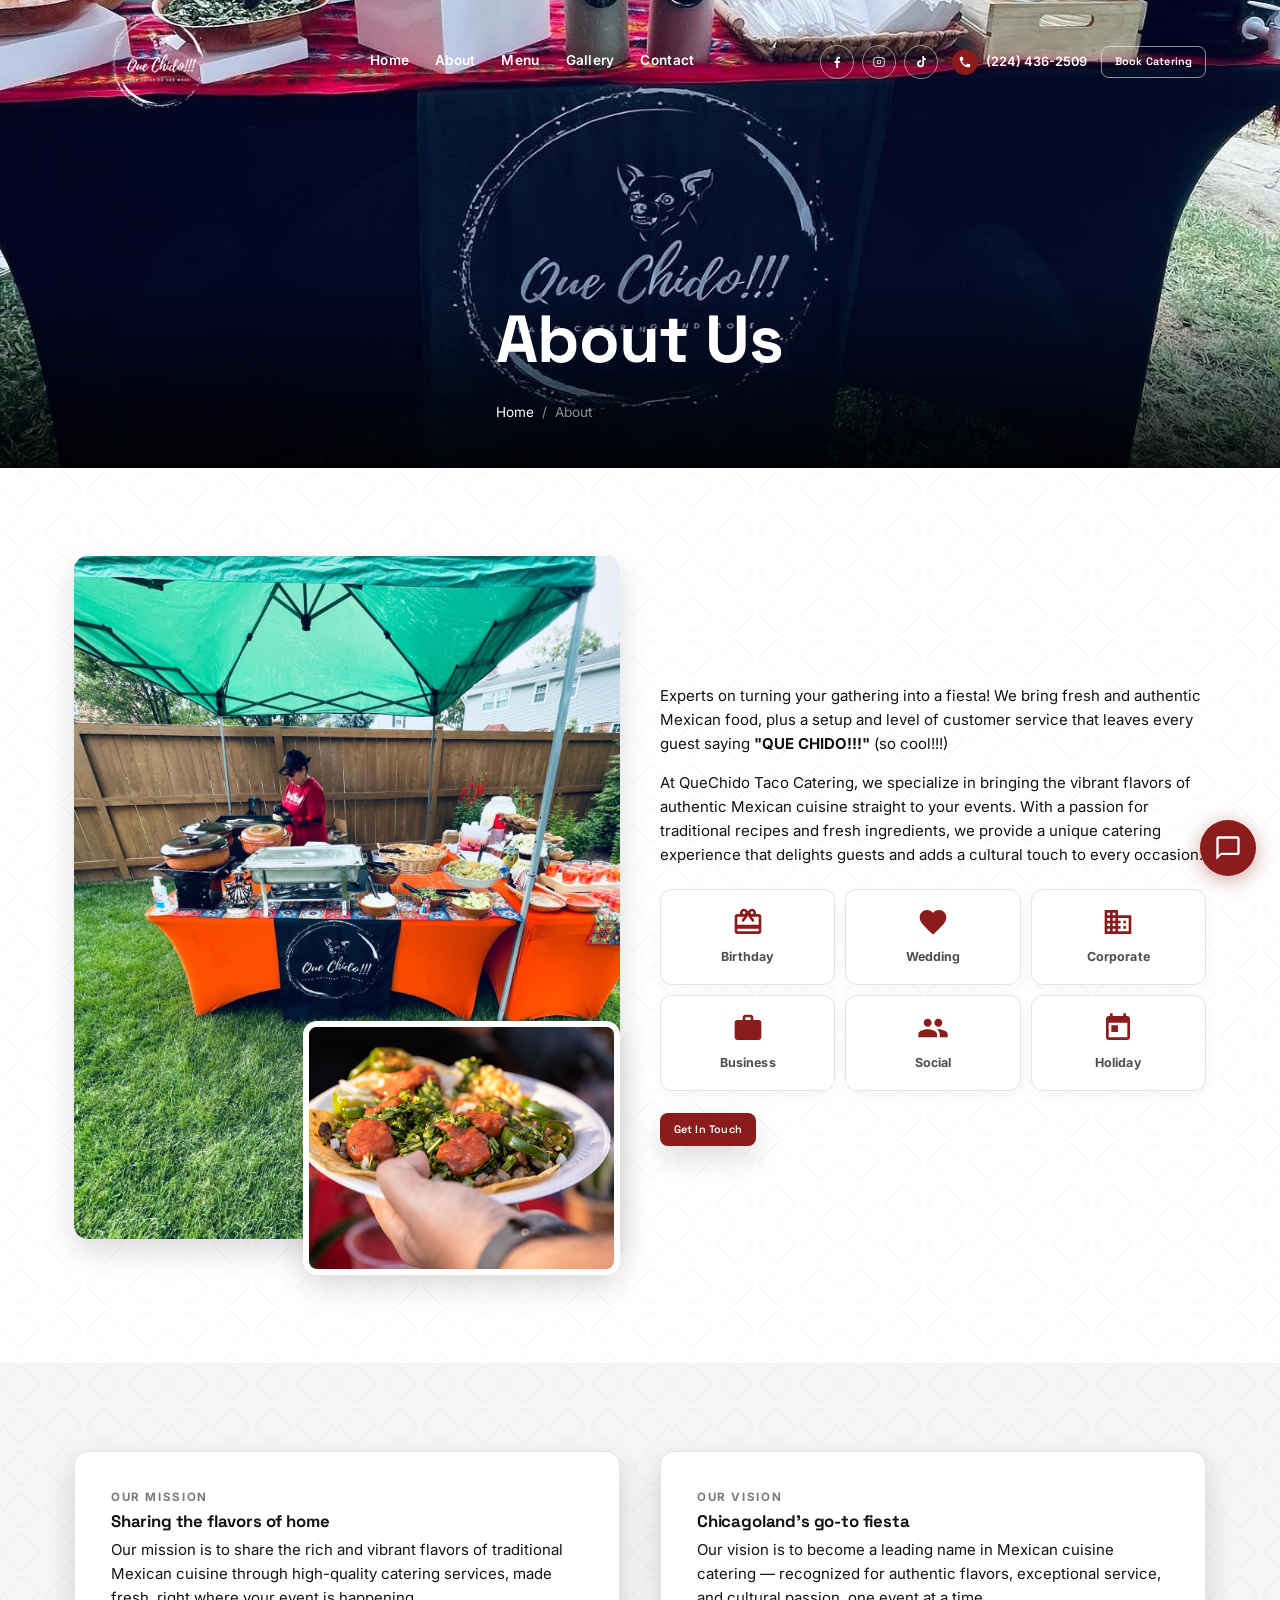
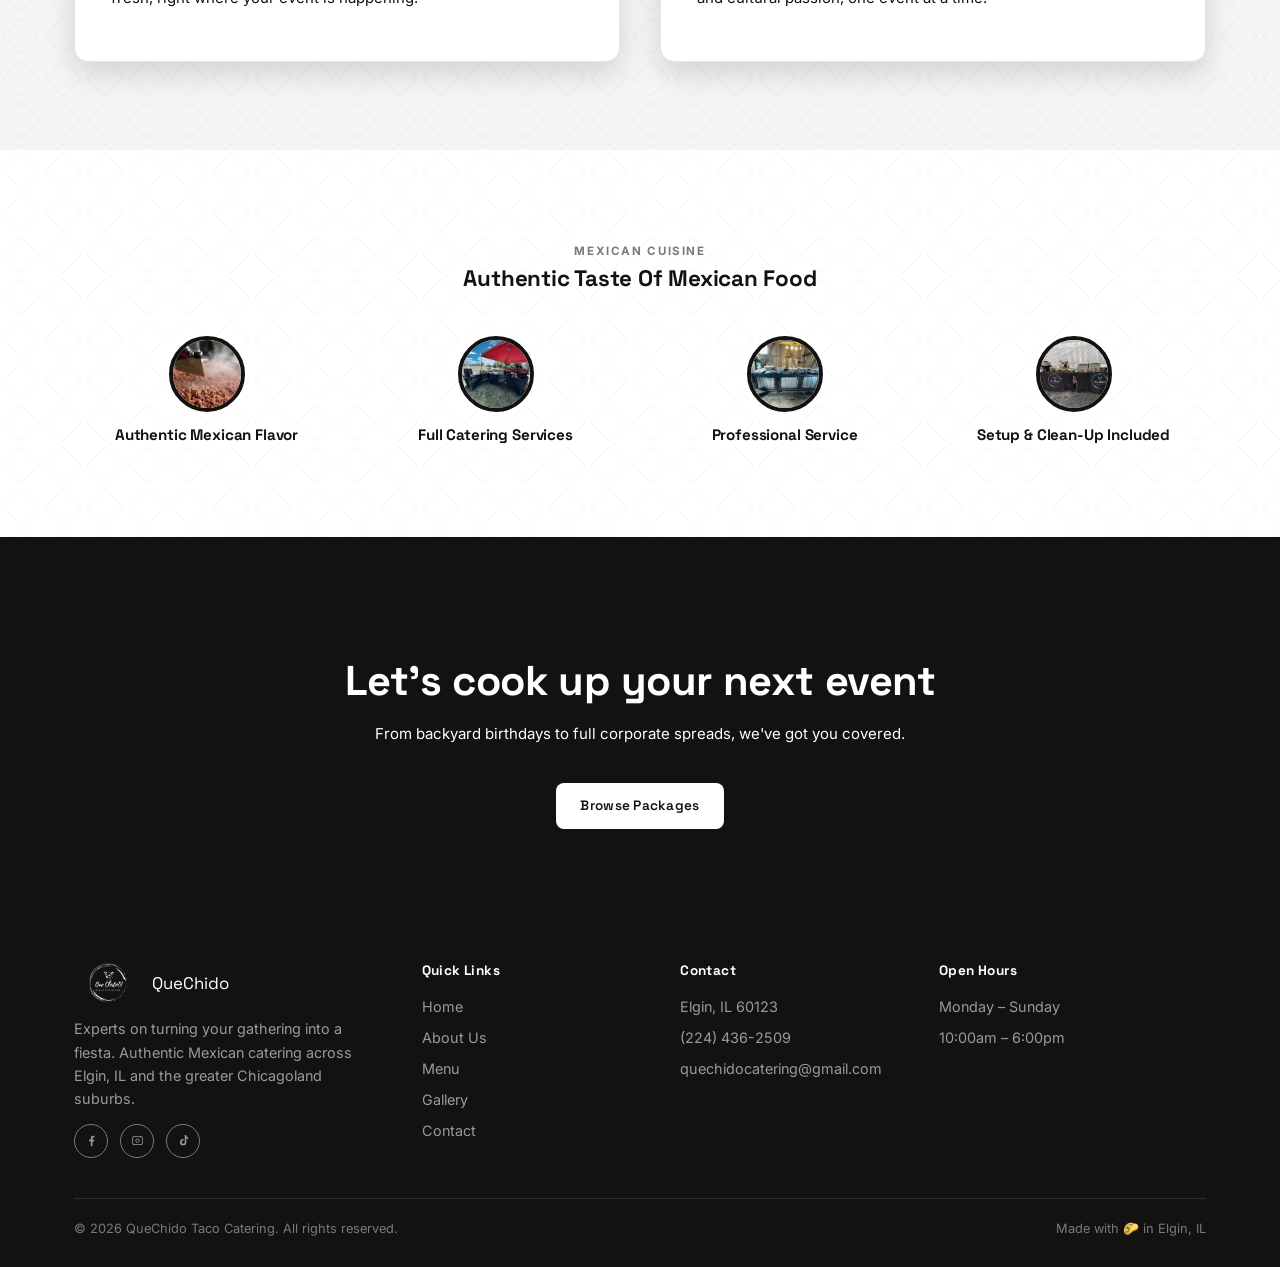
==== commit 3287a92d: "updated fonts" ====
--- a/about.html
+++ b/about.html
@@ -94,12 +94,12 @@
   <div class="wrap grid-2">
     <div class="card" style="padding:36px">
       <span class="eyebrow">Our mission</span>
-      <h3 style="font-family:'Bungee',cursive">Sharing the flavors of home</h3>
+      <h3 style="font-family:'Space Grotesk',sans-serif">Sharing the flavors of home</h3>
       <p>Our mission is to share the rich and vibrant flavors of traditional Mexican cuisine through high-quality catering services, made fresh, right where your event is happening.</p>
     </div>
     <div class="card" style="padding:36px">
       <span class="eyebrow">Our vision</span>
-      <h3 style="font-family:'Bungee',cursive">Chicagoland's go-to fiesta</h3>
+      <h3 style="font-family:'Space Grotesk',sans-serif">Chicagoland's go-to fiesta</h3>
       <p>Our vision is to become a leading name in Mexican cuisine catering — recognized for authentic flavors, exceptional service, and cultural passion, one event at a time.</p>
     </div>
   </div>
--- a/styles.css
+++ b/styles.css
@@ -166,8 +166,8 @@
   min-height:var(--header-h);
 }
 .brand{display:flex;align-items:center;gap:10px;font-family:'Space Grotesk',sans-serif;font-weight:700;font-size:.95rem;color:var(--white)}
-.brand img{height:56px;width:auto;transition:height .3s ease}
-header.site.scrolled .brand img{height:38px}
+.brand img{height:100px;width:auto;transition:height .3s ease}
+header.site.scrolled .brand img{height:56px}
 .brand small{display:block;font-family:'Inter',sans-serif;font-weight:600;font-size:.6rem;letter-spacing:.12em;color:var(--gray-400);text-transform:uppercase}
 
 nav.main-nav{display:flex;align-items:center;gap:22px}
@@ -200,15 +200,15 @@
   border-radius:50%;background:var(--red);fill:var(--white);flex-shrink:0;
 }
 
-.social-icons{display:flex;align-items:center;gap:7px}
+.social-icons{display:flex;align-items:center;gap:8px}
 .social-icons a{
-  width:28px;height:28px;border-radius:50%;
-  border:1.5px solid rgba(255,255,255,.45);
+  width:34px;height:34px;border-radius:50%;
+  border:1.5px solid rgba(255,255,255,.5);
   display:flex;align-items:center;justify-content:center;color:var(--white);
   transition:background .15s ease, border-color .15s ease;
 }
-.social-icons a:hover{background:rgba(255,255,255,.12);border-color:#fff}
-.social-icons svg{width:13px;height:13px;fill:currentColor}
+.social-icons a:hover{background:rgba(255,255,255,.14);border-color:#fff}
+.social-icons svg{width:16px;height:16px;fill:currentColor}
 
 /* Modern minimal hamburger — three bars that animate into an X */
 .nav-toggle{
@@ -490,7 +490,7 @@
   background:var(--ink);color:var(--white);text-align:center;padding:70px 0;
 }
 .cta-band h2{font-size:clamp(1.8rem,4vw,2.6rem);color:var(--white)}
-.cta-band .btn--white{margin-top:18px}
+.cta-band .btn--white{margin-top:22px;font-size:.85rem;padding:.85em 1.7em}
 
 /* ---------- Footer ---------- */
 footer.site{background:var(--ink);color:var(--gray-400)}
@@ -544,17 +544,20 @@
   .gallery-grid{grid-template-columns:repeat(4,1fr)}
 }
 @media (max-width:720px){
-  header.site{--header-h:64px}
-  .brand img{height:40px}
-  header.site.scrolled .brand img{height:34px}
+  header.site{--header-h:84px}
+  .brand img{height:60px}
+  header.site.scrolled .brand img{height:44px}
   nav.main-nav{position:fixed;inset:var(--header-h) 0 auto 0;background:rgba(18,18,18,.98);flex-direction:column;align-items:stretch;
     padding:14px 16px 20px;border-bottom:1px solid rgba(255,255,255,.08);gap:2px;opacity:0;visibility:hidden;
     transform:translateY(-6px);transition:opacity .2s ease, visibility .2s ease, transform .2s ease;
     box-shadow:0 16px 30px rgba(0,0,0,.35);}
   nav.main-nav.open{opacity:1;visibility:visible;transform:translateY(0)}
-  /* Tapped items get a soft pill background instead of an underline */
+  /* Tapped items get a soft pill background instead of an underline.
+     Uses the same compact Space Grotesk voice as the buttons. */
   nav.main-nav a{
-    font-size:.92rem;width:100%;padding:11px 12px;border-radius:10px;border-bottom:0;
+    font-family:'Space Grotesk',sans-serif;font-weight:600;
+    font-size:.82rem;letter-spacing:.02em;
+    width:100%;padding:10px 12px;border-radius:8px;border-bottom:0;
   }
   nav.main-nav a:hover,nav.main-nav a.active{
     border-color:transparent;background:rgba(255,255,255,.08);
@@ -579,8 +582,8 @@
     background:rgba(255,255,255,.06);
     border:1px solid rgba(255,255,255,.15);
     font-weight:600;
-    font-family:'Inter',sans-serif;
-    letter-spacing:.01em;
+    font-family:'Space Grotesk',sans-serif;
+    letter-spacing:.02em;
   }
   .nav-extra .phone-pill svg{width:22px;height:22px;padding:5px}
   .nav-extra .btn{
@@ -598,4 +601,4 @@
   .footer-grid{grid-template-columns:1fr}
   .gallery-grid{grid-template-columns:repeat(2,1fr)}
   .section{padding:56px 0}
-}+}
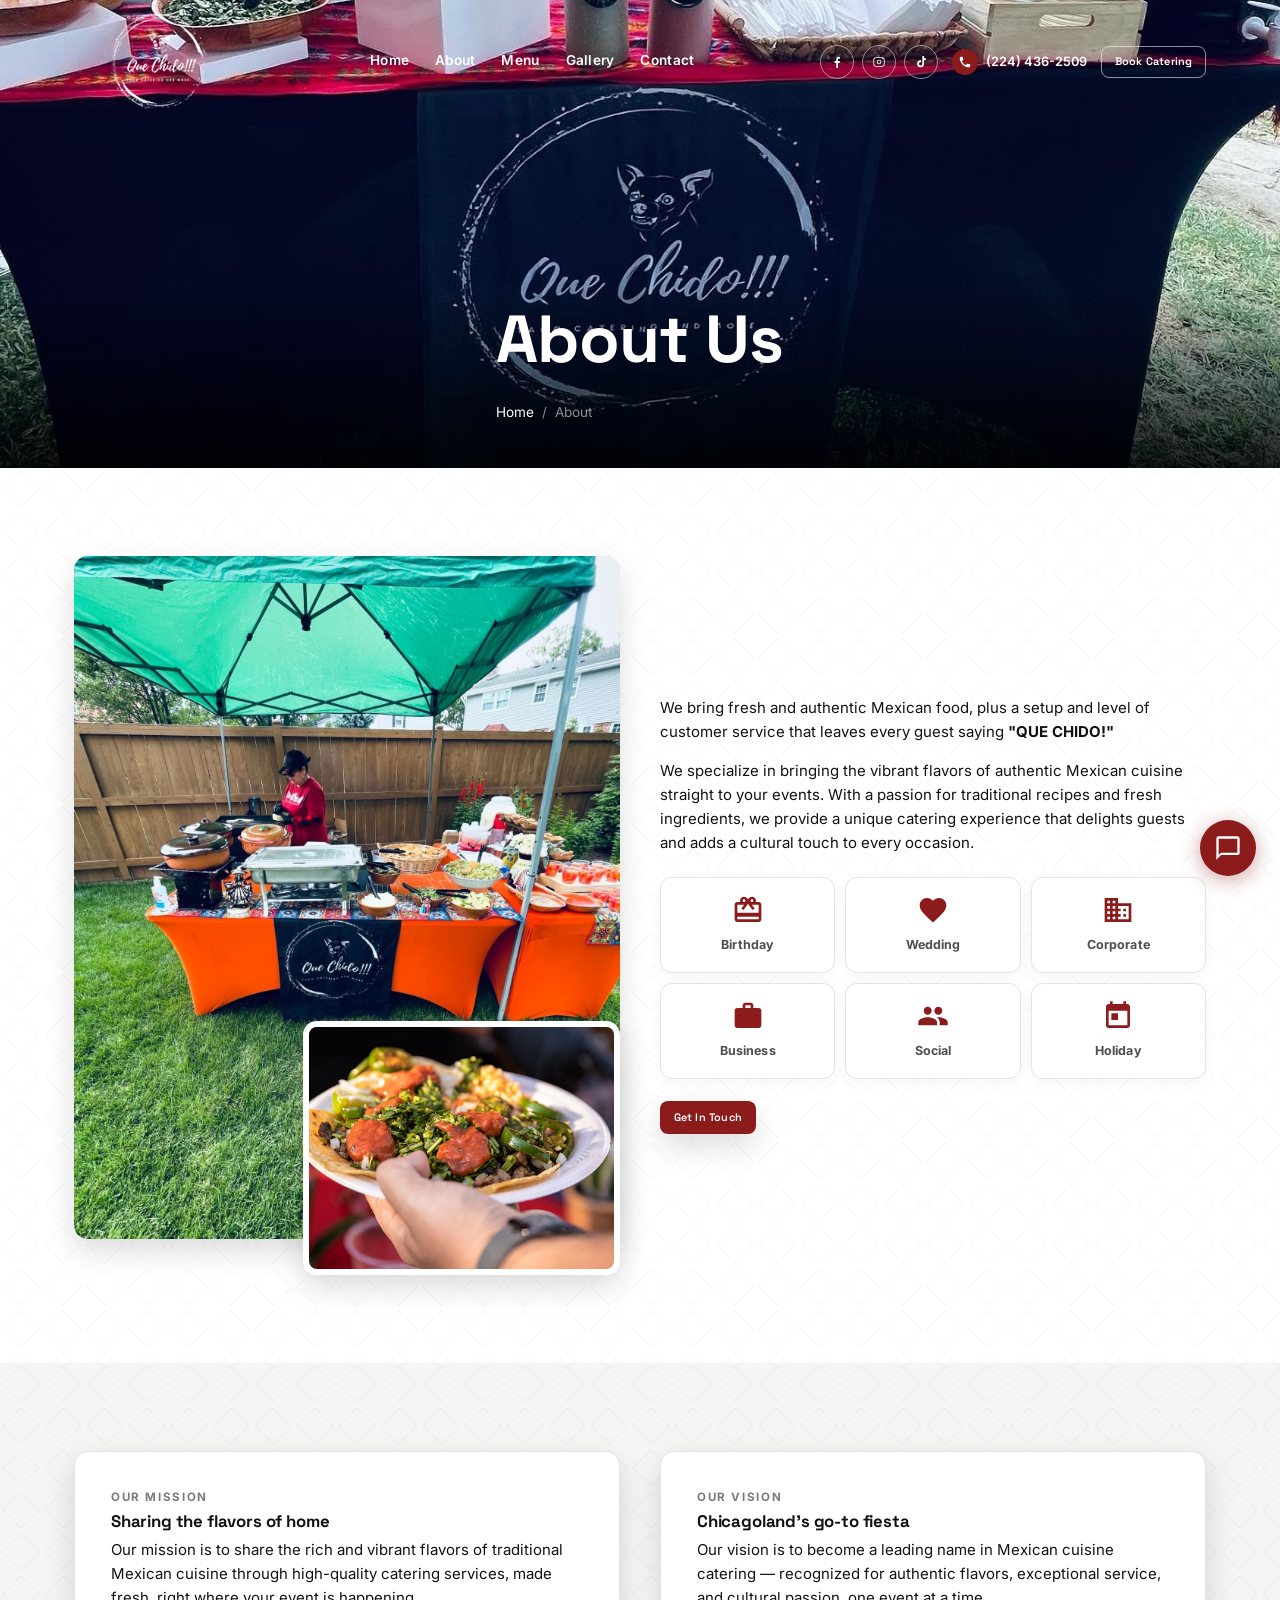
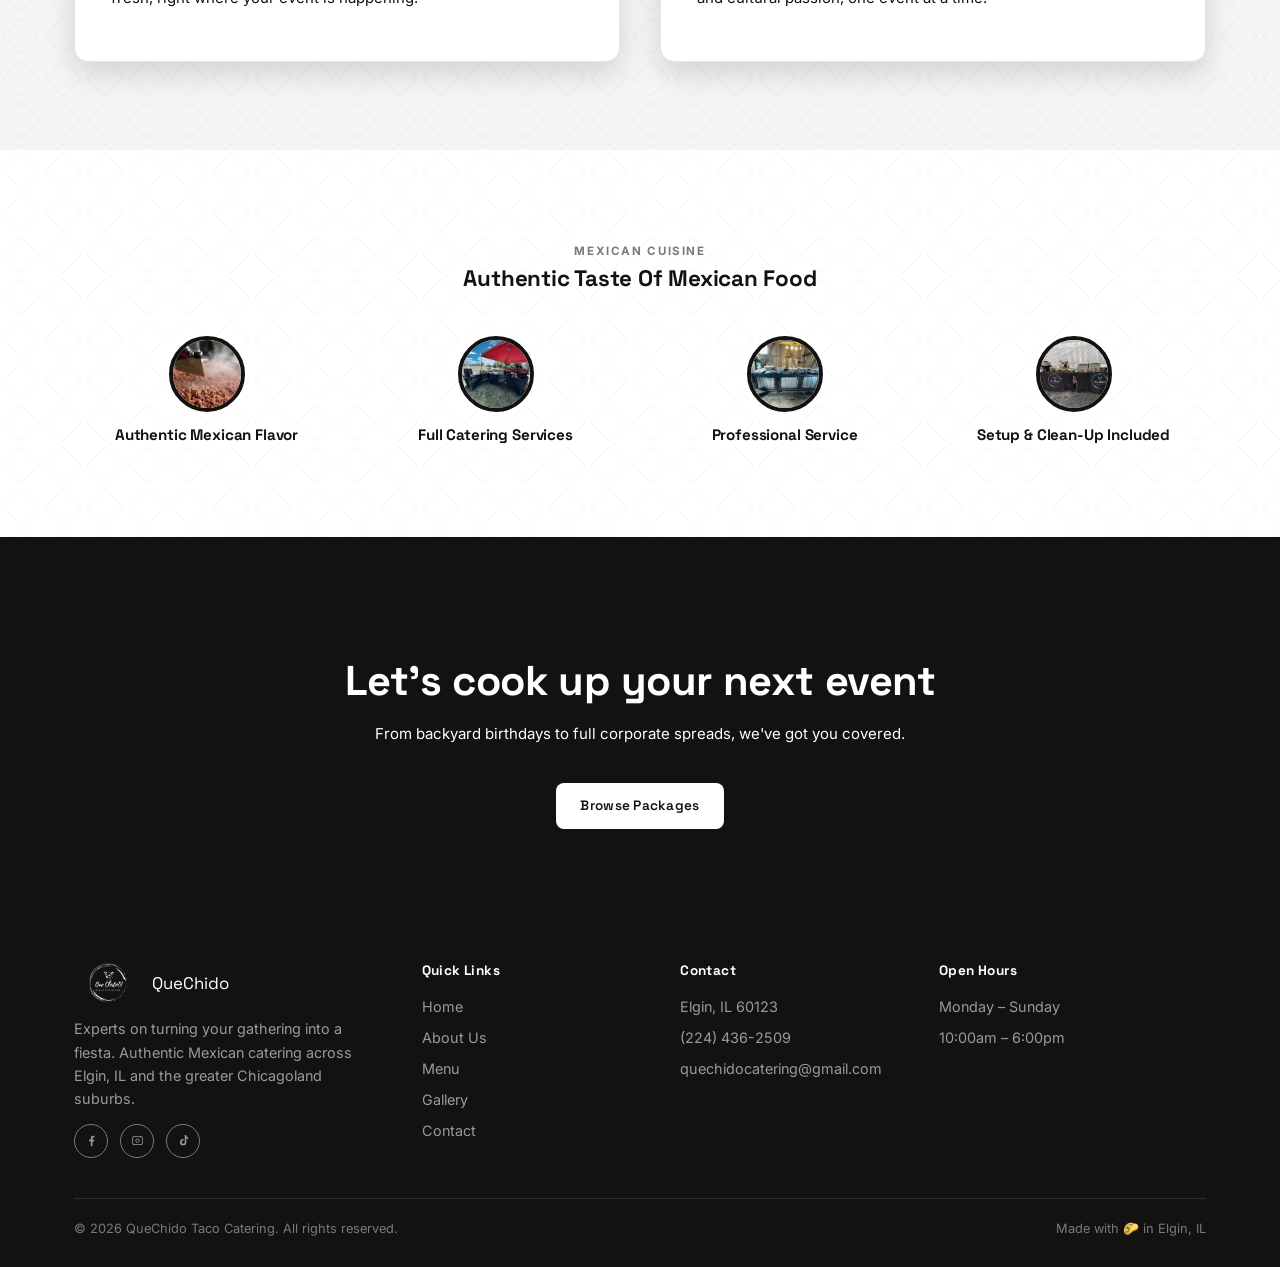
==== commit 9de973e1: "changed text" ====
--- a/about.html
+++ b/about.html
@@ -73,8 +73,8 @@
       <img class="photo-accent" src="photos/beautifultaco.jpeg" alt="Authentic Mexican dish">
     </div>
     <div>
-      <p>Experts on turning your gathering into a fiesta! We bring fresh and authentic Mexican food, plus a setup and level of customer service that leaves every guest saying <strong>"QUE CHIDO!!!"</strong> (so cool!!!)</p>
-      <p>At QueChido Taco Catering, we specialize in bringing the vibrant flavors of authentic Mexican cuisine straight to your events. With a passion for traditional recipes and fresh ingredients, we provide a unique catering experience that delights guests and adds a cultural touch to every occasion.</p>
+      <p>We bring fresh and authentic Mexican food, plus a setup and level of customer service that leaves every guest saying <strong>"QUE CHIDO!"</strong></p>
+      <p>We specialize in bringing the vibrant flavors of authentic Mexican cuisine straight to your events. With a passion for traditional recipes and fresh ingredients, we provide a unique catering experience that delights guests and adds a cultural touch to every occasion.</p>
       <div class="event-grid">
 
       <div class="event-card"><span class="ic"><svg viewBox="0 0 24 24"><path d="M20 6h-2.18c.11-.31.18-.65.18-1 0-1.66-1.34-3-3-3-1.05 0-1.96.54-2.5 1.35l-.5.67-.5-.68C10.96 2.54 10.05 2 9 2 7.34 2 6 3.34 6 5c0 .35.07.69.18 1H4c-1.11 0-1.99.89-1.99 2L2 19c0 1.11.89 2 2 2h16c1.11 0 2-.89 2-2V8c0-1.11-.89-2-2-2zm-5-2c.55 0 1 .45 1 1s-.45 1-1 1-1-.45-1-1 .45-1 1-1zM9 4c.55 0 1 .45 1 1s-.45 1-1 1-1-.45-1-1 .45-1 1-1zm11 15H4v-2h16v2zm0-5H4V8h5.08L7 10.83 8.62 12 11 8.76l1-1.36 1 1.36L15.38 12 17 10.83 14.92 8H20v6z" fill="var(--red)"/></svg></span><span class="label">Birthday</span></div>
--- a/styles.css
+++ b/styles.css
@@ -592,8 +592,21 @@
     font-weight:700;
     box-shadow:0 8px 20px rgba(140,27,27,.35);
   }
+  /* Use one clear, centered treatment for every page hero on phones. */
+  .hero-inner{
+    width:100%;max-width:560px;
+    margin-inline:auto;
+    text-align:center;
+  }
+  .hero h1,.hero p.lead{margin-left:auto;margin-right:auto}
+  .hero-ctas,.crumbs{justify-content:center}
   .grid-2{grid-template-columns:1fr}
-  .grid-3,.testimonials,.feature-row,.grid-4{grid-template-columns:1fr}
+  .grid-3,.testimonials,.grid-4{grid-template-columns:1fr}
+  /* Keep the four service highlights compact on phones: two per row instead
+     of a long single-column stack. */
+  .feature-row{grid-template-columns:repeat(2,1fr);gap:18px 12px}
+  .feature-row .feature img{width:62px;height:62px;margin-bottom:7px;border-width:3px}
+  .feature h4{font-size:.8rem;line-height:1.25;margin:0}
   .event-grid{grid-template-columns:repeat(3,1fr);gap:8px}
   .event-card{padding:12px 4px}
   .event-card .ic{font-size:1.25rem}
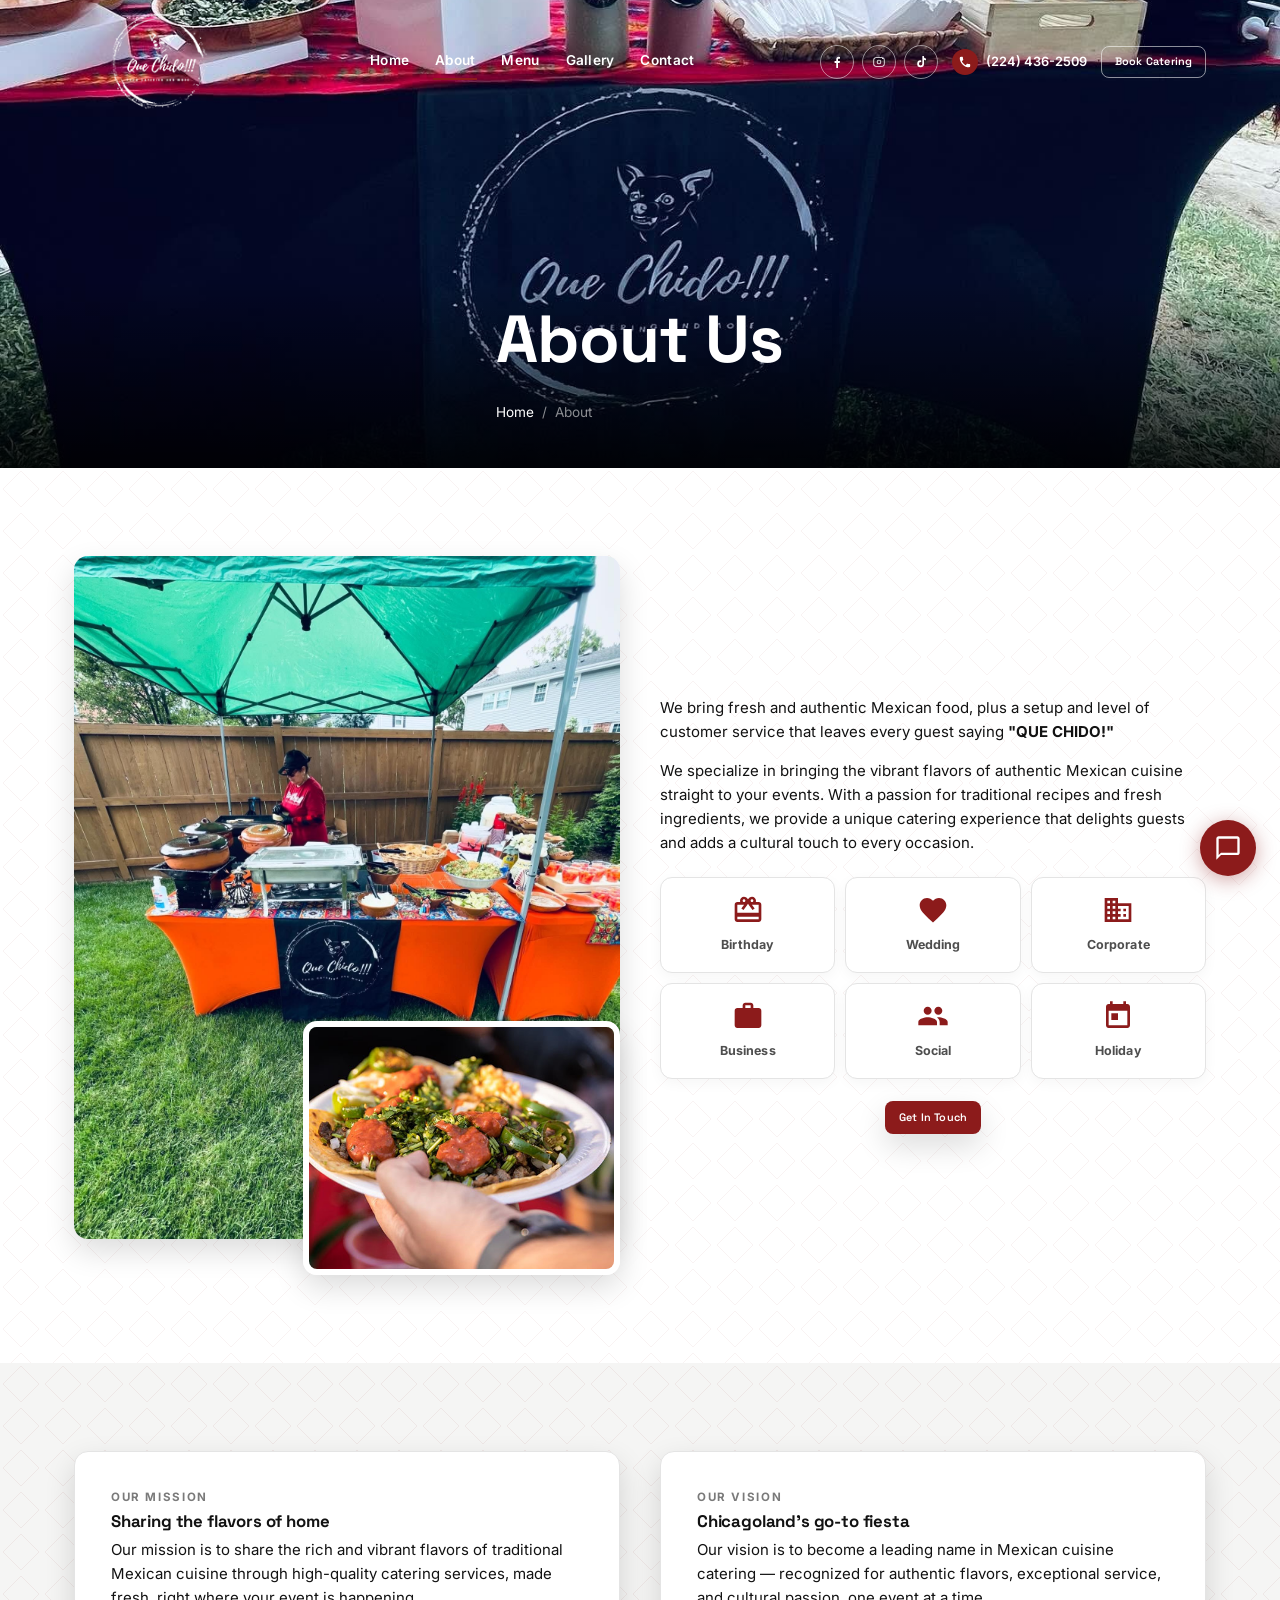
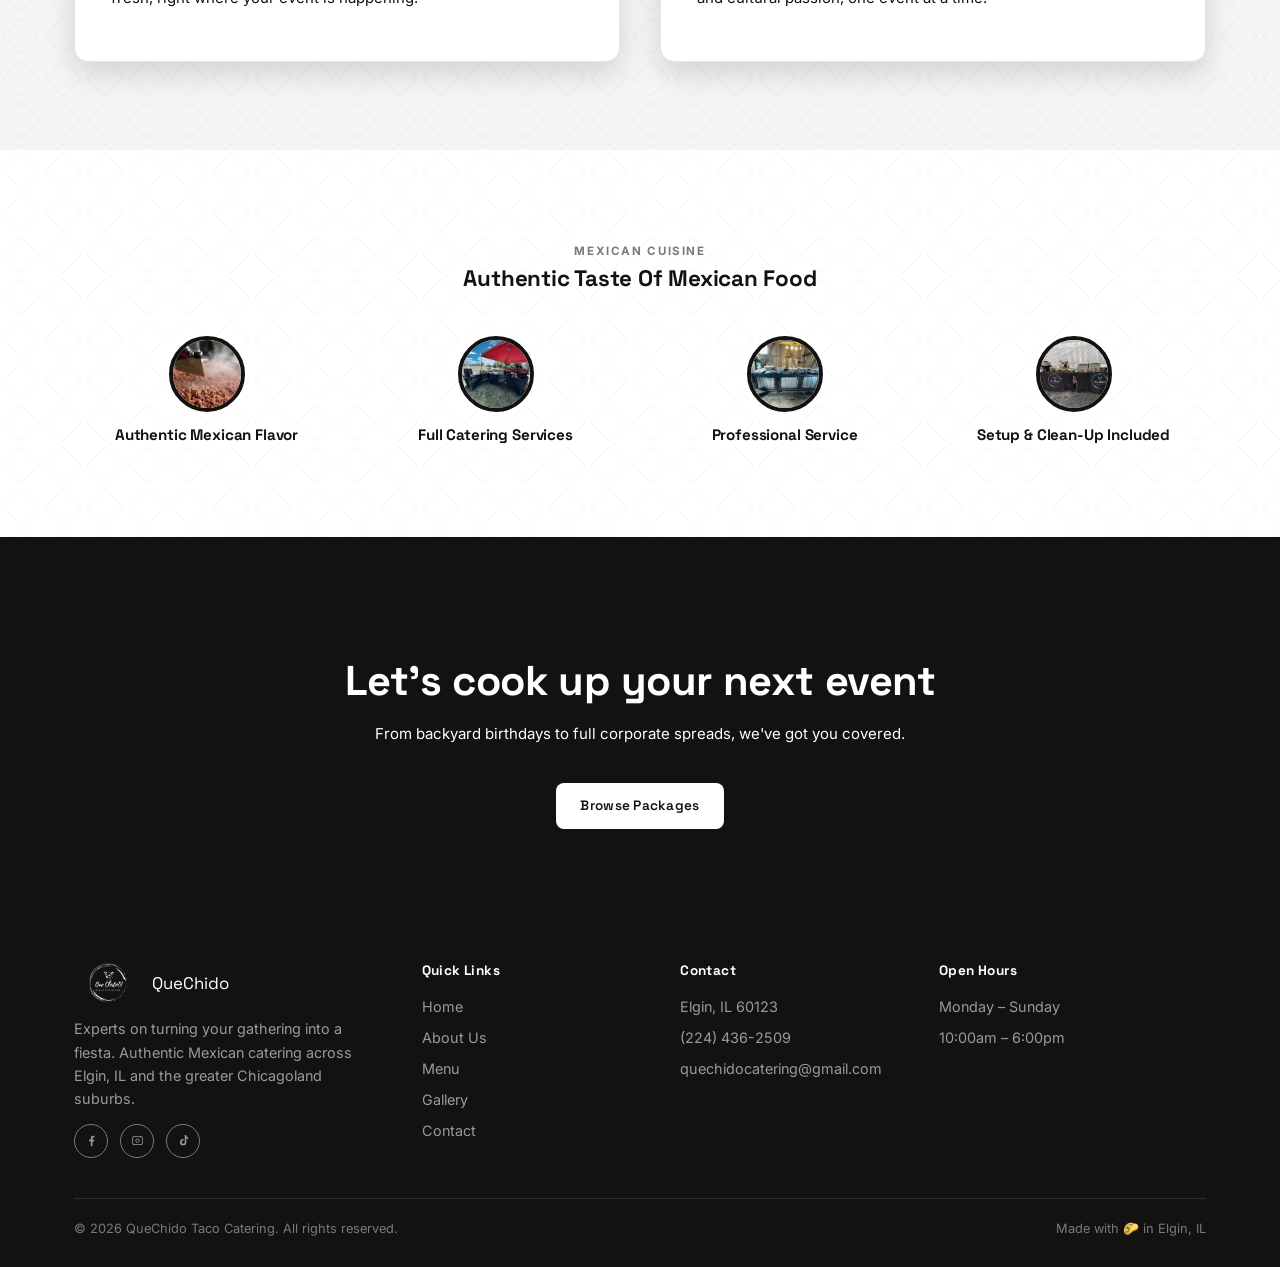
==== commit 03f9093b: "added active hour indicator in contact page." ====
--- a/about.html
+++ b/about.html
@@ -85,7 +85,9 @@
       <div class="event-card"><span class="ic"><svg viewBox="0 0 24 24"><path d="M19 3h-1V1h-2v2H8V1H6v2H5c-1.11 0-2 .9-2 2v14c0 1.1.89 2 2 2h14c1.1 0 2-.9 2-2V5c0-1.1-.9-2-2-2zm0 16H5V8h14v11zM7 10h5v5H7z" fill="var(--red)"/></svg></span><span class="label">Holiday</span></div>
 
       </div>
-      <a href="contact.html" class="btn btn--red">Get In Touch</a>
+      <div class="center" style="margin-top:8px">
+        <a href="contact.html" class="btn btn--red">Get In Touch</a>
+      </div>
     </div>
   </div>
 </section>
@@ -200,4 +202,4 @@
 
 <script src="script.js"></script>
 </body>
-</html>
+</html>
--- a/styles.css
+++ b/styles.css
@@ -453,6 +453,10 @@
 .info-item{display:flex;gap:16px;align-items:flex-start}
 .info-item svg{width:26px;height:26px;fill:var(--red);flex-shrink:0;margin-top:2px}
 .info-item strong{display:block;font-size:.78rem;text-transform:uppercase;letter-spacing:.08em;color:var(--gray-500)}
+.status-badge{display:inline-flex;align-items:center;gap:6px;font-size:.68rem;font-weight:700;letter-spacing:.05em;text-transform:uppercase;margin-left:10px;vertical-align:middle;color:var(--gray-500)}
+.status-dot{width:8px;height:8px;border-radius:50%;background:var(--gray-400);flex-shrink:0}
+.status-dot.is-open{background:#2E7D32}
+.status-dot.is-closed{background:var(--red)}
 .hours-table{width:100%;border-collapse:collapse;margin-top:8px}
 .hours-table td{padding:7px 0;border-bottom:1px solid var(--gray-200);font-size:.92rem}
 .hours-table td:last-child{text-align:right;font-weight:700}
@@ -614,4 +618,4 @@
   .footer-grid{grid-template-columns:1fr}
   .gallery-grid{grid-template-columns:repeat(2,1fr)}
   .section{padding:56px 0}
-}
+}
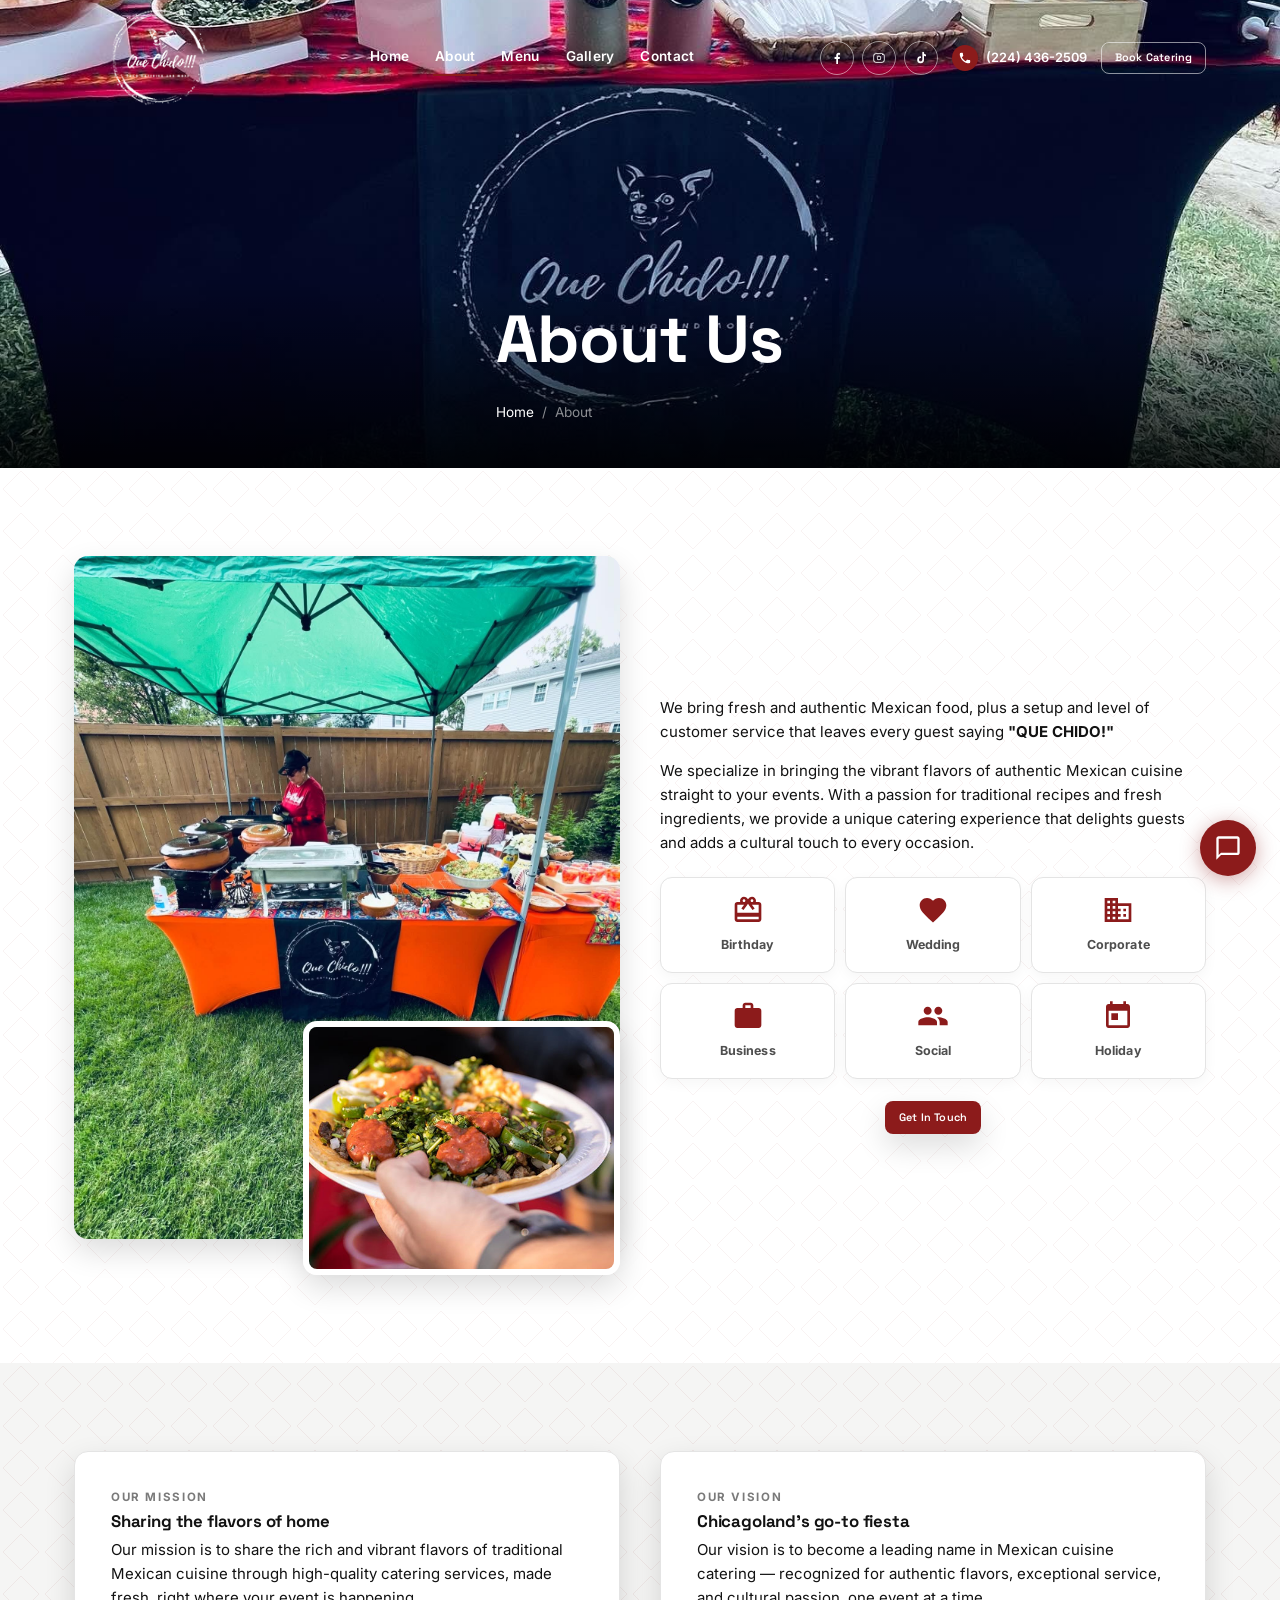
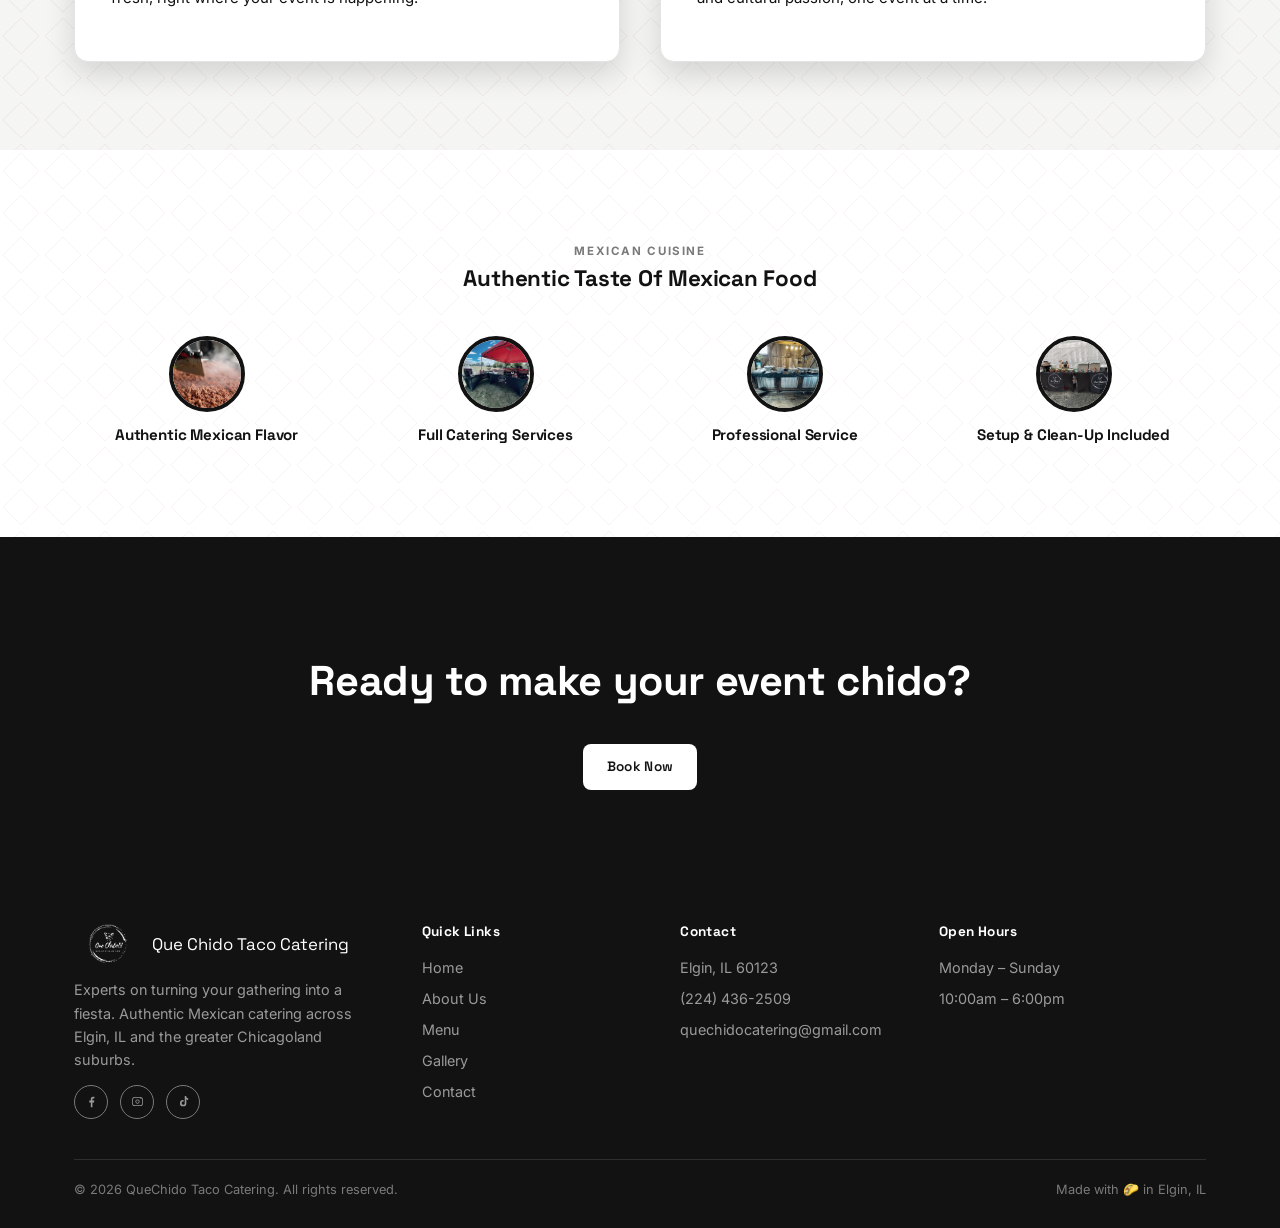
==== commit 425b7956: "changed lots of text." ====
--- a/about.html
+++ b/about.html
@@ -136,9 +136,8 @@
 
 <section class="cta-band">
   <div class="wrap" style="padding-top:50px">
-    <h2>Let's cook up your next event</h2>
-    <p>From backyard birthdays to full corporate spreads, we've got you covered.</p>
-    <a href="menu.html" class="btn btn--white">Browse Packages</a>
+    <h2>Ready to make your event chido?</h2>
+    <a href="contact.html" class="btn btn--white">Book Now</a>
   </div>
 </section>
 
@@ -148,7 +147,7 @@
       <div>
         <div class="footer-brand">
           <img src="photos/logo.png" alt="QueChido logo">
-          <span>QueChido</span>
+          <span>Que Chido Taco Catering </span>
         </div>
         <p>Experts on turning your gathering into a fiesta. Authentic Mexican catering across Elgin, IL and the greater Chicagoland suburbs.</p>
         <div class="footer-socials">
@@ -202,4 +201,4 @@
 
 <script src="script.js"></script>
 </body>
-</html>+</html>
--- a/styles.css
+++ b/styles.css
@@ -162,7 +162,7 @@
 }
 header.site .wrap{
   display:flex;align-items:center;justify-content:space-between;
-  padding-top:12px;padding-bottom:12px;gap:18px;
+  padding-top:8px;padding-bottom:8px;gap:18px;
   min-height:var(--header-h);
 }
 .brand{display:flex;align-items:center;gap:10px;font-family:'Space Grotesk',sans-serif;font-weight:700;font-size:.95rem;color:var(--white)}
@@ -378,9 +378,9 @@
 
 /* ---------- Menu page ---------- */
 .menu-item{
-  display:grid;grid-template-columns:200px 1fr;gap:26px;
+  display:grid;grid-template-columns:200px 1fr auto;gap:14px;align-items:start;
   background:var(--white);border-radius:var(--radius);overflow:hidden;box-shadow:var(--shadow);
-  margin-bottom:26px;border:1px solid var(--gray-200);
+  margin-bottom:22px;border:1px solid var(--gray-200);
 }
 .menu-item img{width:100%;height:100%;object-fit:cover;filter:grayscale(.15)}
 .menu-item-body{padding:22px 24px 22px 0}
@@ -463,12 +463,22 @@
 .map-frame{border-radius:var(--radius);overflow:hidden;box-shadow:var(--shadow);border:3px solid var(--ink)}
 .map-frame iframe{width:100%;height:340px;border:0;display:block}
 
-.contact-form{display:flex;flex-direction:column;gap:14px}
-.contact-form label{font-weight:700;font-size:.85rem;text-transform:uppercase;letter-spacing:.04em;color:var(--gray-500)}
+.contact-form{display:grid;grid-template-columns:1fr 1fr;gap:18px 20px}
+.contact-form>div{display:flex;flex-direction:column;gap:7px}
+.contact-form label{font-weight:700;font-size:.72rem;text-transform:uppercase;letter-spacing:.06em;color:var(--gray-500)}
 .contact-form input,.contact-form select,.contact-form textarea{
-  padding:12px 14px;border:2px solid var(--ink);border-radius:10px;font-family:inherit;font-size:.95rem;background:var(--white);
+  padding:12px 14px;border:1.5px solid var(--gray-200);border-radius:10px;font-family:inherit;font-size:.95rem;background:var(--white);
+  transition:border-color .15s ease, box-shadow .15s ease;
+}
+.contact-form input:focus,.contact-form select:focus,.contact-form textarea:focus{
+  outline:none;border-color:var(--red);box-shadow:0 0 0 3px rgba(140,27,27,.1);
 }
 .contact-form textarea{resize:vertical;min-height:110px}
+.contact-form .field--full{grid-column:1 / -1}
+.contact-form>button{grid-column:1 / -1;justify-self:start;margin-top:4px}
+@media (max-width:640px){
+  .contact-form{grid-template-columns:1fr}
+}
 
 .package-checks{
   display:flex;flex-wrap:wrap;gap:8px;margin-top:6px;
@@ -618,4 +628,83 @@
   .footer-grid{grid-template-columns:1fr}
   .gallery-grid{grid-template-columns:repeat(2,1fr)}
   .section{padding:56px 0}
-}+}
+
+/* ---------- Estimator / Receipt styles ---------- */
+.estimator-controls{margin-top:12px;display:flex;gap:12px;align-items:center}
+.estimator-price{font-weight:700;color:var(--red);font-size:.98rem;white-space:nowrap;margin-left:6px}
+.estimator-controls .estimator-label{font-weight:700;font-size:.88rem;color:var(--gray-700);display:flex;align-items:center;gap:10px}
+.estimator-controls .menu-qty{width:90px;padding:10px;border-radius:10px;border:1.5px solid var(--gray-200);font-size:1.15rem;line-height:1.4;min-height:44px}
+.estimator-controls .menu-qty::-webkit-inner-spin-button,
+.estimator-controls .menu-qty::-webkit-outer-spin-button{margin:0}
+.estimator-error{color:var(--red);font-weight:700;font-size:.82rem;min-height:20px;margin-left:6px;visibility:hidden;opacity:0;transition:opacity .12s ease}
+.estimator-error.visible{visibility:visible;opacity:1}
+
+.qty-wrap{display:flex;align-items:center;gap:8px}
+.qty-btn{background:var(--gray-200);border:0;padding:6px 10px;border-radius:8px;font-size:1.05rem;cursor:pointer}
+.qty-btn:active{transform:translateY(1px)}
+.estimator-size-label{margin-right:8px;font-weight:600}
+.estimator-size{padding:6px;border-radius:8px;border:1.5px solid var(--gray-200)}
+
+.price-note{font-size:.92rem}
+
+.receipt-panel{position:fixed;right:24px;top:calc(var(--header-h) + 140px);width:340px;background:var(--white);border-radius:12px;box-shadow:var(--shadow);border:1px solid var(--gray-200);z-index:150;opacity:0;pointer-events:none;transition:opacity .2s ease,transform .2s ease}
+.receipt-cart-toggle{position:fixed;top:calc(var(--header-h) + 44px);right:16px;z-index:9999;background:linear-gradient(135deg, #d51919, #a81313);color:var(--white);border:1px solid rgba(255,255,255,.95);box-shadow:0 20px 40px rgba(0,0,0,.32);border-radius:50%;width:54px;height:54px;display:none;align-items:center;justify-content:center;cursor:pointer;transition:transform .15s ease,box-shadow .15s ease,background .15s ease}
+.receipt-cart-toggle:hover{transform:scale(1.05);box-shadow:0 22px 44px rgba(0,0,0,.34)}
+.receipt-cart-toggle:focus{outline:none;box-shadow:0 0 0 3px rgba(255,255,255,.35),0 22px 44px rgba(0,0,0,.34)}
+.receipt-cart-toggle svg.cart-icon{width:24px;height:24px;display:block;fill:currentColor}
+.receipt-cart-toggle .receipt-badge{background:var(--white);color:var(--red);font-weight:700;font-size:.72rem;line-height:1;border-radius:999px;padding:3px 6px;position:absolute;top:6px;right:6px;display:none;box-shadow:0 1px 3px rgba(0,0,0,.16)}
+.receipt-panel.open{opacity:1;pointer-events:auto;transform:translateY(0)}
+.receipt-panel .receipt-header{display:flex;align-items:center;justify-content:space-between;padding:14px 16px;border-bottom:1px solid var(--gray-200)}
+.receipt-panel .receipt-header h4{margin:0;font-size:1rem}
+.receipt-panel .receipt-close{background:transparent;border:0;font-size:1.1rem;cursor:pointer;color:var(--gray-500)}
+.receipt-panel .receipt-body{max-height:320px;overflow:auto;padding:12px 16px}
+.receipt-row{display:flex;gap:8px;align-items:center;padding:8px 0;border-bottom:1px solid rgba(0,0,0,0.04)}
+.receipt-row-name{flex:1;font-weight:600;font-size:.95rem}
+.receipt-row-qty input{width:56px;padding:6px;border-radius:8px;border:1px solid var(--gray-200)}
+.receipt-row-price{font-weight:700;color:var(--red);white-space:nowrap}
+.receipt-row-remove{background:transparent;border:0;color:var(--gray-500);font-size:1.05rem;padding:6px;cursor:pointer}
+.receipt-footer{padding:12px 16px;border-top:1px solid var(--gray-200);display:flex;flex-direction:column;gap:10px}
+.receipt-total{display:flex;justify-content:space-between;align-items:center;font-size:1rem}
+.receipt-actions{display:flex;gap:8px;justify-content:space-between}
+.receipt-actions .receipt-request{background:var(--ink);color:var(--white);text-decoration:none;display:inline-flex;align-items:center;justify-content:center}
+
+.receipt-disclaimer{color:var(--gray-700);font-weight:700;text-align:center;margin-top:8px;font-size:.85rem}
+.receipt-disclaimer br{content:"";display:block;margin:6px 0}
+
+@media (max-width:720px){
+  .receipt-panel{left:12px;right:12px;bottom:12px;top:auto;width:auto;border-radius:12px}
+  .receipt-panel.open{opacity:1}
+  .estimator-controls{flex-wrap:wrap;grid-column:1/-1;justify-self:stretch;padding-right:0;margin-top:12px}
+  .estimator-controls .qty-wrap{flex-wrap:nowrap;justify-content:flex-start;align-items:center;gap:10px}
+  .estimator-controls .menu-qty{width:72px;max-width:72px;font-size:1.1rem;line-height:1.4}
+  .estimator-controls .qty-btn{padding:12px 16px;min-width:52px;font-size:1.05rem}
+  .estimator-price{margin-top:6px}
+  .estimator-controls .estimator-label{display:flex;align-items:center;gap:6px;width:auto;justify-content:flex-start;flex:0 0 auto;white-space:nowrap;margin:0}
+  .estimator-controls .estimator-label input{width:72px;min-width:72px}
+}
+
+/* Extra compact / touch-friendly tweaks for small phones */
+@media (max-width:480px){
+  .receipt-cart-toggle{top:calc(var(--header-h) + 16px);bottom:auto;right:14px;}
+  .receipt-panel{left:8px;right:8px;top:calc(var(--header-h) + 88px);bottom:auto;padding:8px;border-radius:10px}
+  .receipt-panel .receipt-header{padding:10px}
+  .receipt-panel .receipt-header h4{font-size:.95rem}
+  .receipt-panel .receipt-close{font-size:1.3rem;padding:8px}
+  .receipt-panel .receipt-body{max-height:220px;padding:8px 10px}
+  .receipt-row{padding:6px 0;gap:6px}
+  .receipt-row-name{font-size:.92rem}
+  .receipt-row-price{font-size:.95rem}
+  .receipt-row-qty input{width:72px;padding:10px;border-radius:10px;font-size:1rem}
+  .receipt-row-remove{padding:8px;margin-right:4px}
+  .receipt-footer{padding:10px;gap:8px}
+  .receipt-actions{flex-direction:row;gap:8px}
+  .receipt-actions .receipt-clear,
+  .receipt-actions .receipt-request{flex:1;padding:10px 12px;font-size:.95rem;border-radius:10px;min-height:44px}
+  .receipt-actions .receipt-clear{background:transparent;border:1px solid var(--gray-200)}
+  .receipt-actions .receipt-request{justify-content:center}
+  .receipt-disclaimer{font-size:.78rem;line-height:1.12}
+}
+
+.receipt-header-tools{display:flex;align-items:center;gap:8px}
+.receipt-badge{background:var(--red);color:var(--white);font-weight:700;font-size:.72rem;line-height:1;border-radius:999px;padding:2px 6px;display:none;position:absolute;top:-6px;right:-6px}
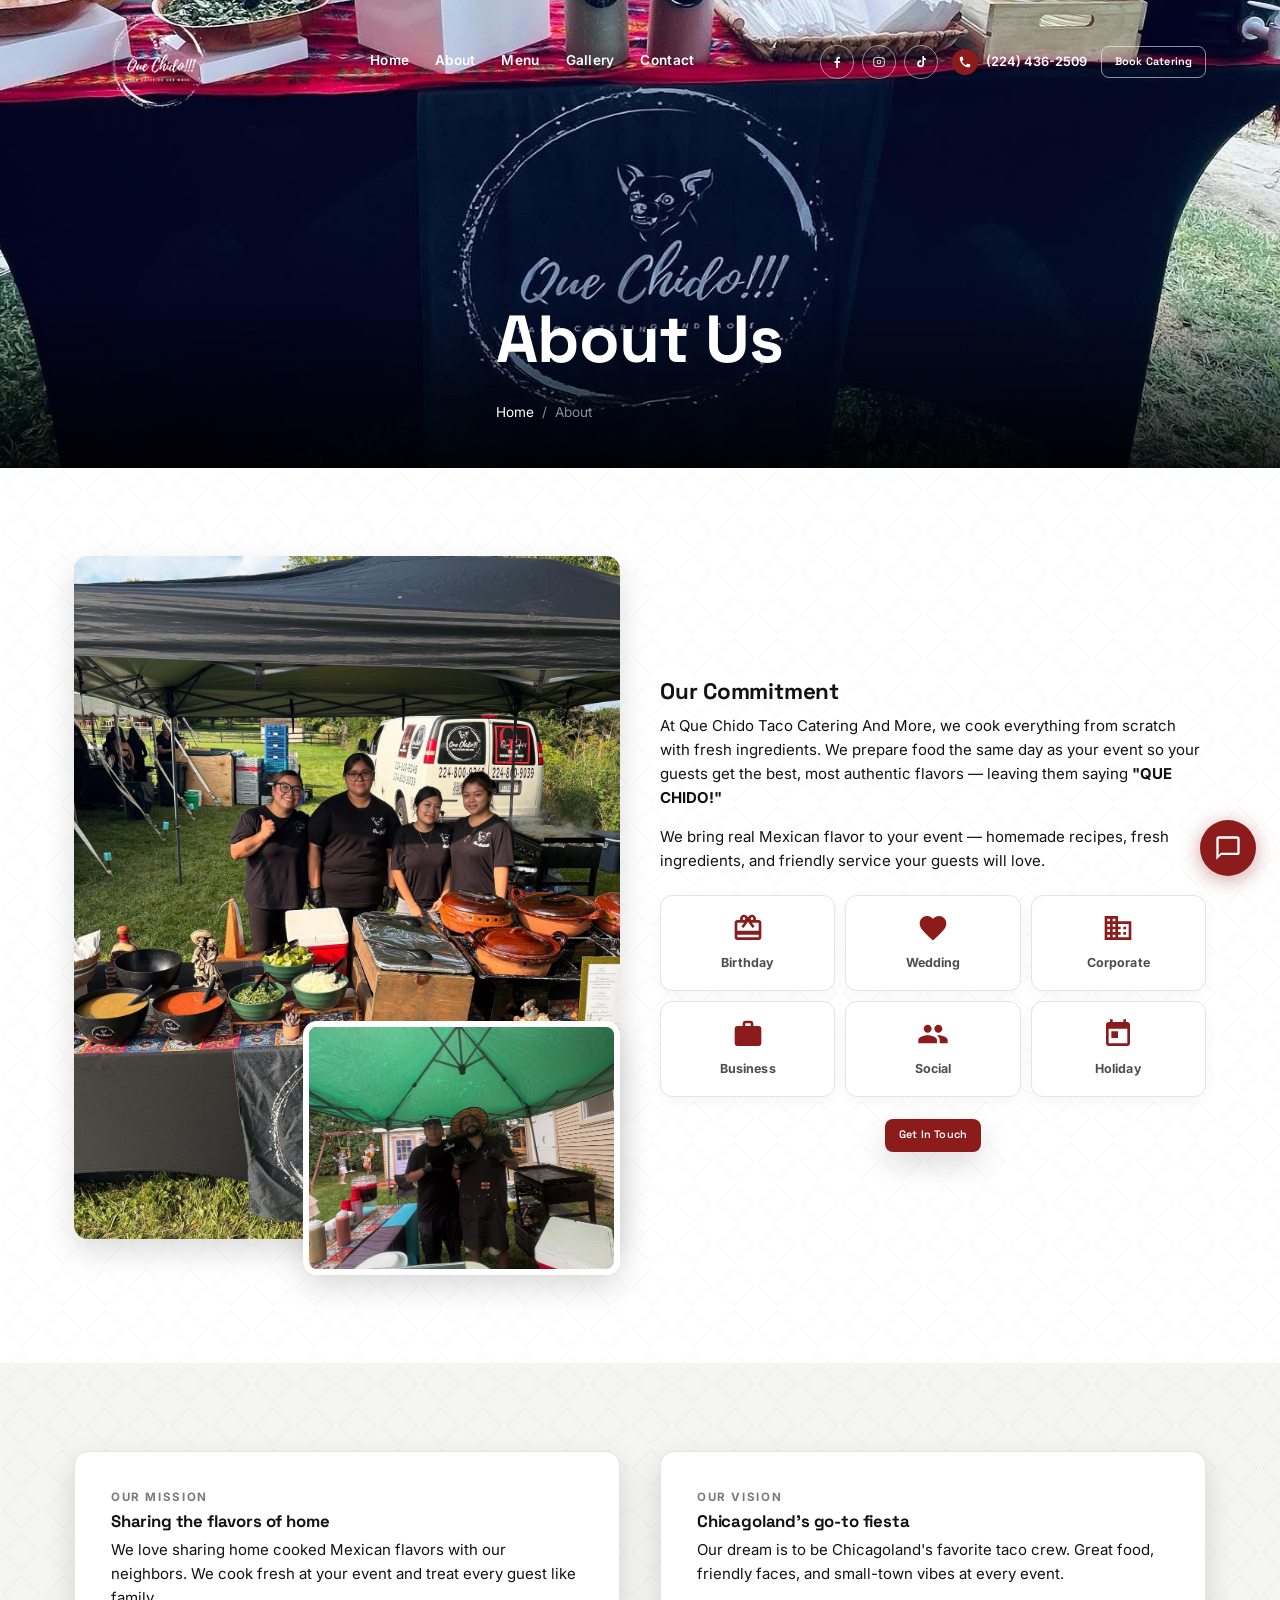
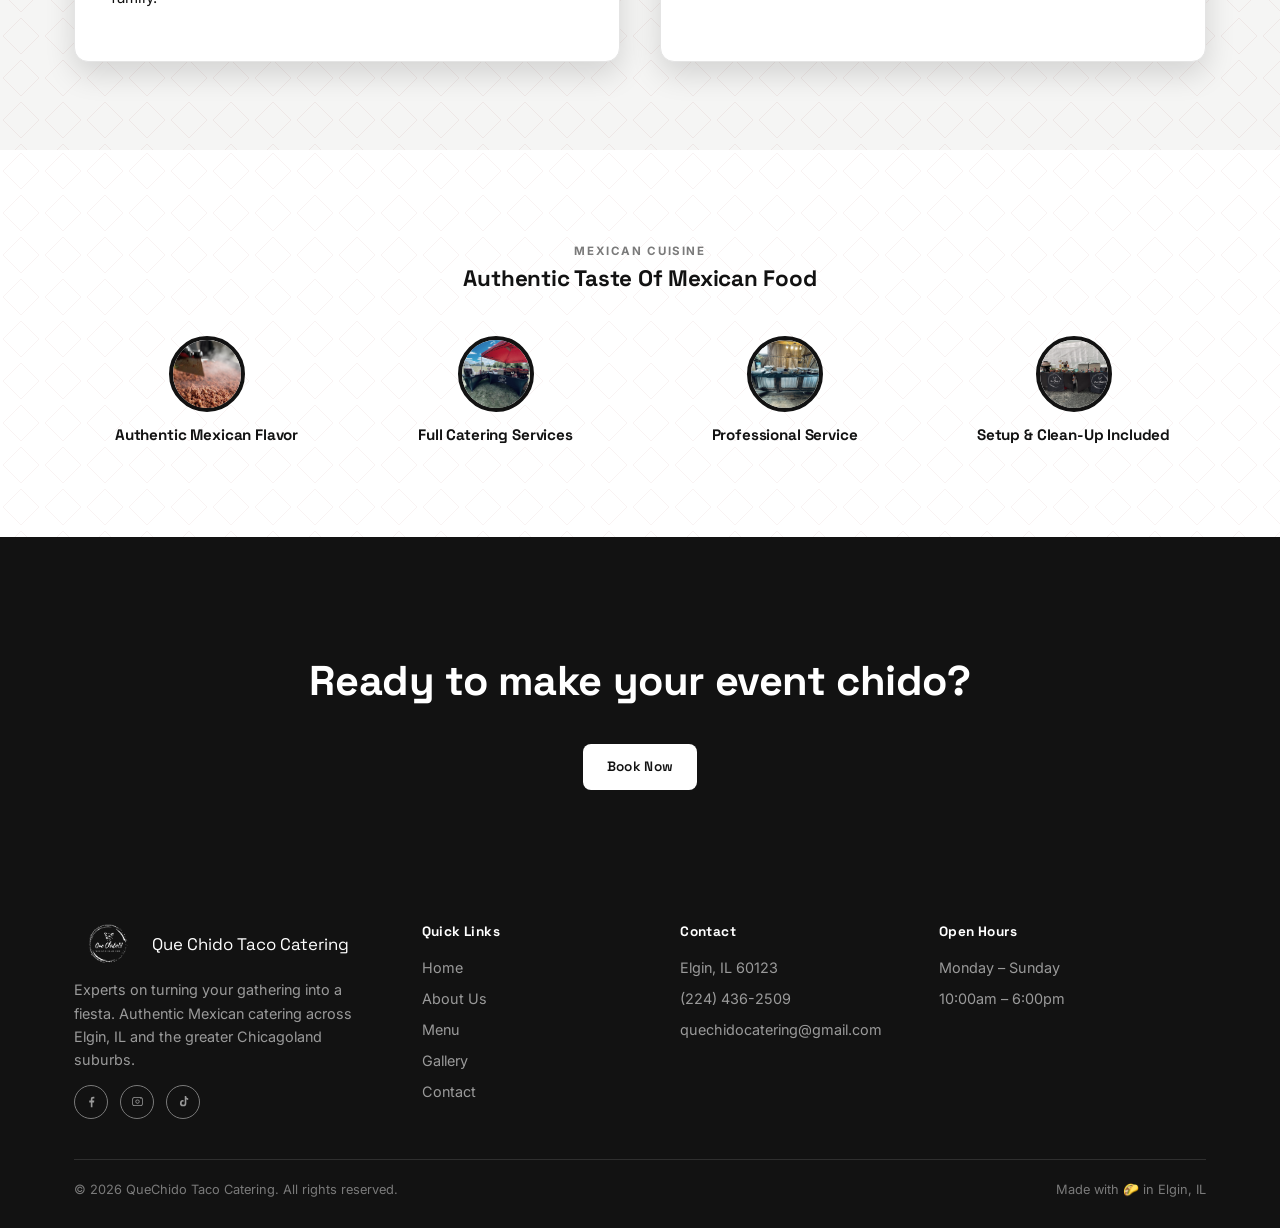
==== commit 00e33baf: "changed about photos and text" ====
--- a/about.html
+++ b/about.html
@@ -69,12 +69,13 @@
 <section class="section">
   <div class="wrap grid-2">
     <div class="stack-photos">
-      <img class="photo-main" src="photos/wholesetup.jpeg" alt="Quechido catering setup">
-      <img class="photo-accent" src="photos/beautifultaco.jpeg" alt="Authentic Mexican dish">
+      <img class="photo-main" src="photos/teamphoto.jpg" alt="Quechido team">
+      <img class="photo-accent" src="photos/teamphoto2.jpg" alt="Quechido team">
     </div>
     <div>
-      <p>We bring fresh and authentic Mexican food, plus a setup and level of customer service that leaves every guest saying <strong>"QUE CHIDO!"</strong></p>
-      <p>We specialize in bringing the vibrant flavors of authentic Mexican cuisine straight to your events. With a passion for traditional recipes and fresh ingredients, we provide a unique catering experience that delights guests and adds a cultural touch to every occasion.</p>
+      <h2>Our Commitment</h2>
+      <p>At Que Chido Taco Catering And More, we cook everything from scratch with fresh ingredients. We prepare food the same day as your event so your guests get the best, most authentic flavors — leaving them saying <strong>"QUE CHIDO!"</strong></p>
+      <p>We bring real Mexican flavor to your event — homemade recipes, fresh ingredients, and friendly service your guests will love.</p>
       <div class="event-grid">
 
       <div class="event-card"><span class="ic"><svg viewBox="0 0 24 24"><path d="M20 6h-2.18c.11-.31.18-.65.18-1 0-1.66-1.34-3-3-3-1.05 0-1.96.54-2.5 1.35l-.5.67-.5-.68C10.96 2.54 10.05 2 9 2 7.34 2 6 3.34 6 5c0 .35.07.69.18 1H4c-1.11 0-1.99.89-1.99 2L2 19c0 1.11.89 2 2 2h16c1.11 0 2-.89 2-2V8c0-1.11-.89-2-2-2zm-5-2c.55 0 1 .45 1 1s-.45 1-1 1-1-.45-1-1 .45-1 1-1zM9 4c.55 0 1 .45 1 1s-.45 1-1 1-1-.45-1-1 .45-1 1-1zm11 15H4v-2h16v2zm0-5H4V8h5.08L7 10.83 8.62 12 11 8.76l1-1.36 1 1.36L15.38 12 17 10.83 14.92 8H20v6z" fill="var(--red)"/></svg></span><span class="label">Birthday</span></div>
@@ -97,12 +98,12 @@
     <div class="card" style="padding:36px">
       <span class="eyebrow">Our mission</span>
       <h3 style="font-family:'Space Grotesk',sans-serif">Sharing the flavors of home</h3>
-      <p>Our mission is to share the rich and vibrant flavors of traditional Mexican cuisine through high-quality catering services, made fresh, right where your event is happening.</p>
+      <p>We love sharing home cooked Mexican flavors with our neighbors. We cook fresh at your event and treat every guest like family.</p>
     </div>
     <div class="card" style="padding:36px">
       <span class="eyebrow">Our vision</span>
       <h3 style="font-family:'Space Grotesk',sans-serif">Chicagoland's go-to fiesta</h3>
-      <p>Our vision is to become a leading name in Mexican cuisine catering — recognized for authentic flavors, exceptional service, and cultural passion, one event at a time.</p>
+      <p>Our dream is to be Chicagoland's favorite taco crew. Great food, friendly faces, and small-town vibes at every event.</p>
     </div>
   </div>
 </section>
--- a/styles.css
+++ b/styles.css
@@ -162,7 +162,7 @@
 }
 header.site .wrap{
   display:flex;align-items:center;justify-content:space-between;
-  padding-top:8px;padding-bottom:8px;gap:18px;
+  padding-top:12px;padding-bottom:12px;gap:18px;
   min-height:var(--header-h);
 }
 .brand{display:flex;align-items:center;gap:10px;font-family:'Space Grotesk',sans-serif;font-weight:700;font-size:.95rem;color:var(--white)}
@@ -378,18 +378,27 @@
 
 /* ---------- Menu page ---------- */
 .menu-item{
-  display:grid;grid-template-columns:200px 1fr auto;gap:14px;align-items:start;
+  display:grid;grid-template-columns:200px 1fr;gap:26px;
   background:var(--white);border-radius:var(--radius);overflow:hidden;box-shadow:var(--shadow);
-  margin-bottom:22px;border:1px solid var(--gray-200);
+  margin-bottom:26px;border:1px solid var(--gray-200);
 }
 .menu-item img{width:100%;height:100%;object-fit:cover;filter:grayscale(.15)}
 .menu-item-body{padding:22px 24px 22px 0}
 .menu-item-body h3{font-size:1.15rem;margin-bottom:.15em}
 .menu-item-body .price{font-family:'Space Grotesk',sans-serif;color:var(--red);font-size:1rem;margin-bottom:.5em;display:block}
 .menu-item-body ul{margin:.6em 0 0;display:grid;grid-template-columns:1fr 1fr;gap:4px 18px}
+.menu-item-body ul.menu-list--single{grid-template-columns:1fr}
 .menu-item-body li{font-size:.9rem;position:relative;padding-left:16px}
 .menu-item-body li::before{content:"•";color:var(--ink);position:absolute;left:0;font-weight:900}
 .menu-note{font-size:.86rem;color:var(--gray-500);font-style:italic;margin-top:.6em}
+.menu-item-body li .menu-note{display:inline;margin:0}
+.menu-subhead{
+  display:block;font-family:'Inter',sans-serif;font-weight:700;font-size:.72rem;
+  text-transform:uppercase;letter-spacing:.08em;color:var(--gray-500);
+  margin:16px 0 2px;
+}
+/* Dish picker — compact pill row + one shared description box below,
+   so 6 dish blurbs don't turn into 6 stacked accordions. */
 .extras-box{background:var(--off-white);border:2px dashed var(--gray-400);border-radius:var(--radius);padding:26px 28px;margin-top:10px}
 .extras-box h3{color:var(--ink)}
 
@@ -555,6 +564,7 @@
   .menu-item{grid-template-columns:1fr}
   .menu-item img{aspect-ratio:16/9}
   .menu-item-body{padding:20px}
+  .menu-item-body ul{grid-template-columns:1fr}
   .gallery-grid{grid-template-columns:repeat(4,1fr)}
 }
 @media (max-width:720px){
@@ -629,82 +639,3 @@
   .gallery-grid{grid-template-columns:repeat(2,1fr)}
   .section{padding:56px 0}
 }
-
-/* ---------- Estimator / Receipt styles ---------- */
-.estimator-controls{margin-top:12px;display:flex;gap:12px;align-items:center}
-.estimator-price{font-weight:700;color:var(--red);font-size:.98rem;white-space:nowrap;margin-left:6px}
-.estimator-controls .estimator-label{font-weight:700;font-size:.88rem;color:var(--gray-700);display:flex;align-items:center;gap:10px}
-.estimator-controls .menu-qty{width:90px;padding:10px;border-radius:10px;border:1.5px solid var(--gray-200);font-size:1.15rem;line-height:1.4;min-height:44px}
-.estimator-controls .menu-qty::-webkit-inner-spin-button,
-.estimator-controls .menu-qty::-webkit-outer-spin-button{margin:0}
-.estimator-error{color:var(--red);font-weight:700;font-size:.82rem;min-height:20px;margin-left:6px;visibility:hidden;opacity:0;transition:opacity .12s ease}
-.estimator-error.visible{visibility:visible;opacity:1}
-
-.qty-wrap{display:flex;align-items:center;gap:8px}
-.qty-btn{background:var(--gray-200);border:0;padding:6px 10px;border-radius:8px;font-size:1.05rem;cursor:pointer}
-.qty-btn:active{transform:translateY(1px)}
-.estimator-size-label{margin-right:8px;font-weight:600}
-.estimator-size{padding:6px;border-radius:8px;border:1.5px solid var(--gray-200)}
-
-.price-note{font-size:.92rem}
-
-.receipt-panel{position:fixed;right:24px;top:calc(var(--header-h) + 140px);width:340px;background:var(--white);border-radius:12px;box-shadow:var(--shadow);border:1px solid var(--gray-200);z-index:150;opacity:0;pointer-events:none;transition:opacity .2s ease,transform .2s ease}
-.receipt-cart-toggle{position:fixed;top:calc(var(--header-h) + 44px);right:16px;z-index:9999;background:linear-gradient(135deg, #d51919, #a81313);color:var(--white);border:1px solid rgba(255,255,255,.95);box-shadow:0 20px 40px rgba(0,0,0,.32);border-radius:50%;width:54px;height:54px;display:none;align-items:center;justify-content:center;cursor:pointer;transition:transform .15s ease,box-shadow .15s ease,background .15s ease}
-.receipt-cart-toggle:hover{transform:scale(1.05);box-shadow:0 22px 44px rgba(0,0,0,.34)}
-.receipt-cart-toggle:focus{outline:none;box-shadow:0 0 0 3px rgba(255,255,255,.35),0 22px 44px rgba(0,0,0,.34)}
-.receipt-cart-toggle svg.cart-icon{width:24px;height:24px;display:block;fill:currentColor}
-.receipt-cart-toggle .receipt-badge{background:var(--white);color:var(--red);font-weight:700;font-size:.72rem;line-height:1;border-radius:999px;padding:3px 6px;position:absolute;top:6px;right:6px;display:none;box-shadow:0 1px 3px rgba(0,0,0,.16)}
-.receipt-panel.open{opacity:1;pointer-events:auto;transform:translateY(0)}
-.receipt-panel .receipt-header{display:flex;align-items:center;justify-content:space-between;padding:14px 16px;border-bottom:1px solid var(--gray-200)}
-.receipt-panel .receipt-header h4{margin:0;font-size:1rem}
-.receipt-panel .receipt-close{background:transparent;border:0;font-size:1.1rem;cursor:pointer;color:var(--gray-500)}
-.receipt-panel .receipt-body{max-height:320px;overflow:auto;padding:12px 16px}
-.receipt-row{display:flex;gap:8px;align-items:center;padding:8px 0;border-bottom:1px solid rgba(0,0,0,0.04)}
-.receipt-row-name{flex:1;font-weight:600;font-size:.95rem}
-.receipt-row-qty input{width:56px;padding:6px;border-radius:8px;border:1px solid var(--gray-200)}
-.receipt-row-price{font-weight:700;color:var(--red);white-space:nowrap}
-.receipt-row-remove{background:transparent;border:0;color:var(--gray-500);font-size:1.05rem;padding:6px;cursor:pointer}
-.receipt-footer{padding:12px 16px;border-top:1px solid var(--gray-200);display:flex;flex-direction:column;gap:10px}
-.receipt-total{display:flex;justify-content:space-between;align-items:center;font-size:1rem}
-.receipt-actions{display:flex;gap:8px;justify-content:space-between}
-.receipt-actions .receipt-request{background:var(--ink);color:var(--white);text-decoration:none;display:inline-flex;align-items:center;justify-content:center}
-
-.receipt-disclaimer{color:var(--gray-700);font-weight:700;text-align:center;margin-top:8px;font-size:.85rem}
-.receipt-disclaimer br{content:"";display:block;margin:6px 0}
-
-@media (max-width:720px){
-  .receipt-panel{left:12px;right:12px;bottom:12px;top:auto;width:auto;border-radius:12px}
-  .receipt-panel.open{opacity:1}
-  .estimator-controls{flex-wrap:wrap;grid-column:1/-1;justify-self:stretch;padding-right:0;margin-top:12px}
-  .estimator-controls .qty-wrap{flex-wrap:nowrap;justify-content:flex-start;align-items:center;gap:10px}
-  .estimator-controls .menu-qty{width:72px;max-width:72px;font-size:1.1rem;line-height:1.4}
-  .estimator-controls .qty-btn{padding:12px 16px;min-width:52px;font-size:1.05rem}
-  .estimator-price{margin-top:6px}
-  .estimator-controls .estimator-label{display:flex;align-items:center;gap:6px;width:auto;justify-content:flex-start;flex:0 0 auto;white-space:nowrap;margin:0}
-  .estimator-controls .estimator-label input{width:72px;min-width:72px}
-}
-
-/* Extra compact / touch-friendly tweaks for small phones */
-@media (max-width:480px){
-  .receipt-cart-toggle{top:calc(var(--header-h) + 16px);bottom:auto;right:14px;}
-  .receipt-panel{left:8px;right:8px;top:calc(var(--header-h) + 88px);bottom:auto;padding:8px;border-radius:10px}
-  .receipt-panel .receipt-header{padding:10px}
-  .receipt-panel .receipt-header h4{font-size:.95rem}
-  .receipt-panel .receipt-close{font-size:1.3rem;padding:8px}
-  .receipt-panel .receipt-body{max-height:220px;padding:8px 10px}
-  .receipt-row{padding:6px 0;gap:6px}
-  .receipt-row-name{font-size:.92rem}
-  .receipt-row-price{font-size:.95rem}
-  .receipt-row-qty input{width:72px;padding:10px;border-radius:10px;font-size:1rem}
-  .receipt-row-remove{padding:8px;margin-right:4px}
-  .receipt-footer{padding:10px;gap:8px}
-  .receipt-actions{flex-direction:row;gap:8px}
-  .receipt-actions .receipt-clear,
-  .receipt-actions .receipt-request{flex:1;padding:10px 12px;font-size:.95rem;border-radius:10px;min-height:44px}
-  .receipt-actions .receipt-clear{background:transparent;border:1px solid var(--gray-200)}
-  .receipt-actions .receipt-request{justify-content:center}
-  .receipt-disclaimer{font-size:.78rem;line-height:1.12}
-}
-
-.receipt-header-tools{display:flex;align-items:center;gap:8px}
-.receipt-badge{background:var(--red);color:var(--white);font-weight:700;font-size:.72rem;line-height:1;border-radius:999px;padding:2px 6px;display:none;position:absolute;top:-6px;right:-6px}
